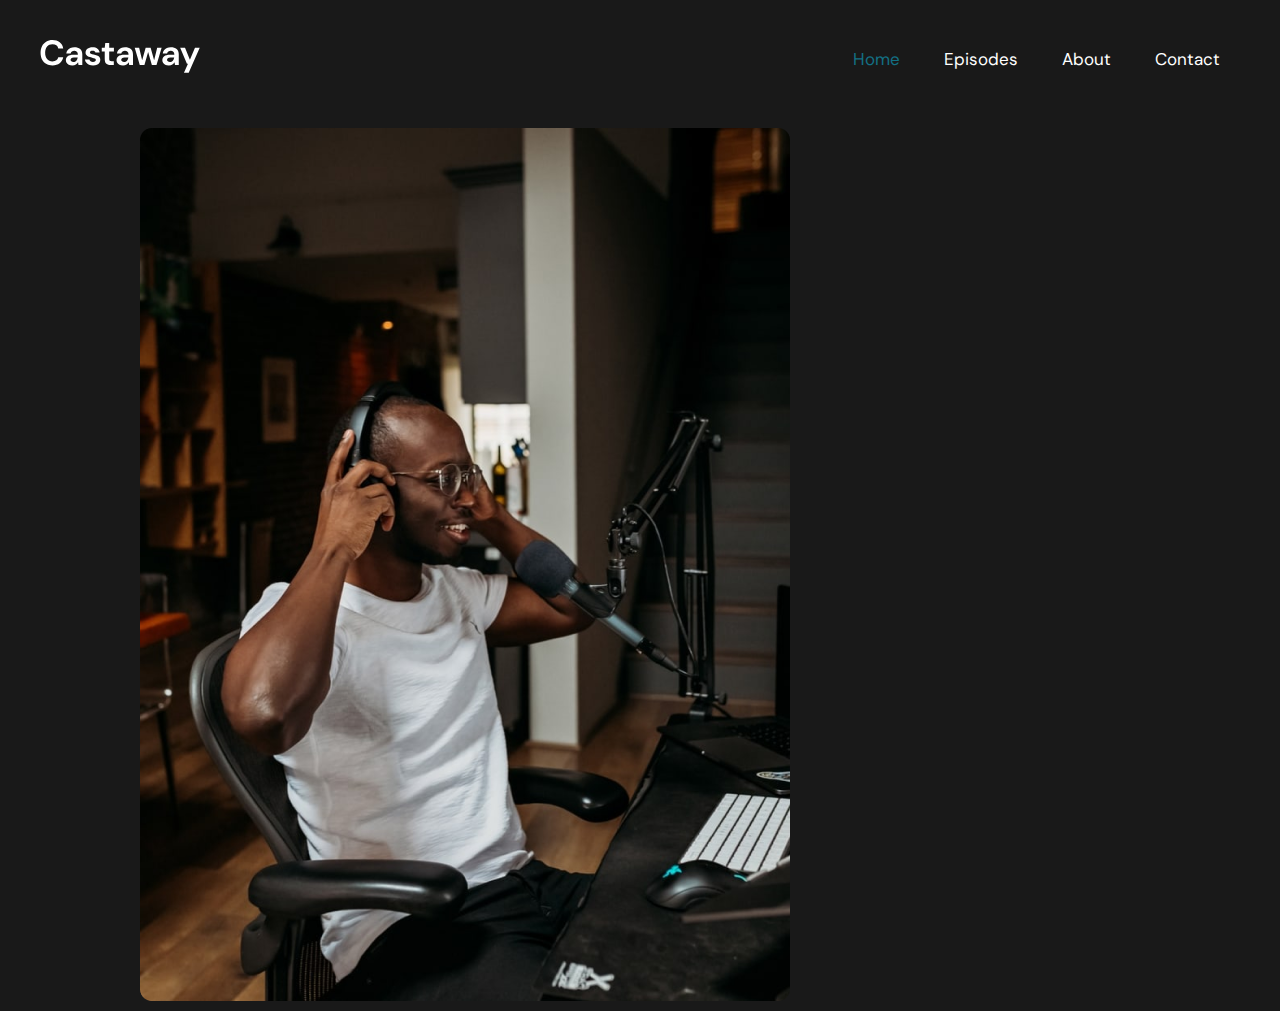
==== index.html @ 7db58e6b "refresh section body" ====
<!DOCTYPE html>
<html lang="en">
  <head>
    <meta charset="UTF-8" />
    <meta name="viewport" content="width=device-width, initial-scale=1.0" />
    <title>Document</title>

    <link rel="stylesheet" href="/styles/script.css" />
    <link rel="stylesheet" href="/styles/style.css" />

    <!-- fonts -->
    <link rel="preconnect" href="https://fonts.googleapis.com" />
    <link rel="preconnect" href="https://fonts.gstatic.com" crossorigin />
    <link
      href="https://fonts.googleapis.com/css2?family=DM+Sans:opsz@9..40&display=swap"
      rel="stylesheet"
    />
  </head>
  <body class="html-body">
    <div class="wrapper">
      <!-- section title -->
      <section class="header-body">
        <!-- header  -->
        <div class="header-body-title">
          <div class="header-title">
            <img src="svg/IMAGE.svg" alt="" />
          </div>
          <!-- nav list -->
          <div class="header-bar">
            <a class="buttons-btn" href="#">Home</a>
            <a href="#">Episodes</a>
            <a href="#">About</a>
            <a href="#">Contact</a>
          </div>
        </div>
      </section>
      <!-- section body page one -->
      <section class="container">
        <!-- pager row -->
        <div class="container-row">
          <div class="container-list">
            <!-- Background -->
            <div class="container-background">
              <img src="background/IMAGE.png" alt="" />
            </div>
            <div class="container-body">
              <!-- Title -->
            </div>
          </div>
        </div>
      </section>
    </div>
    <script src="javascript/script.js"></script>
  </body>
</html>
---- styles/style.css ----
* {
  font-family: "DM Sans", sans-serif;
}

/* section title bar */
.html-body {
  background: #191919;
  margin: 0 auto;
  padding: 0;
  max-width: 1330px;
}
.header-body-title {
  display: flex;
  align-items: center;
  justify-content: space-between;
  padding: 40px;
}

.header-title img {
  margin-right: 50px;
}

.header-bar {
}
.header-bar a {
  text-decoration: none;
  gap: 40px;
  padding: 20px;
  font-size: 17px;
  color: #fff;
}
a.buttons-btn {
  color: #137084;
}

/* section body pages one */
.container {
}

.container-row {
  color: #fff;
  padding: 10px;
}

.container-list {
  display: flex;
  align-items: center;
  justify-content: space-around;
  gap: 10vh;
}

.container-background {
  width: 650px;
  height: 873px;
  flex-shrink: 0;
}

.container-body {
  display: flex;
  flex-direction: column;
  position: relative;
  margin-bottom: 70px;
}
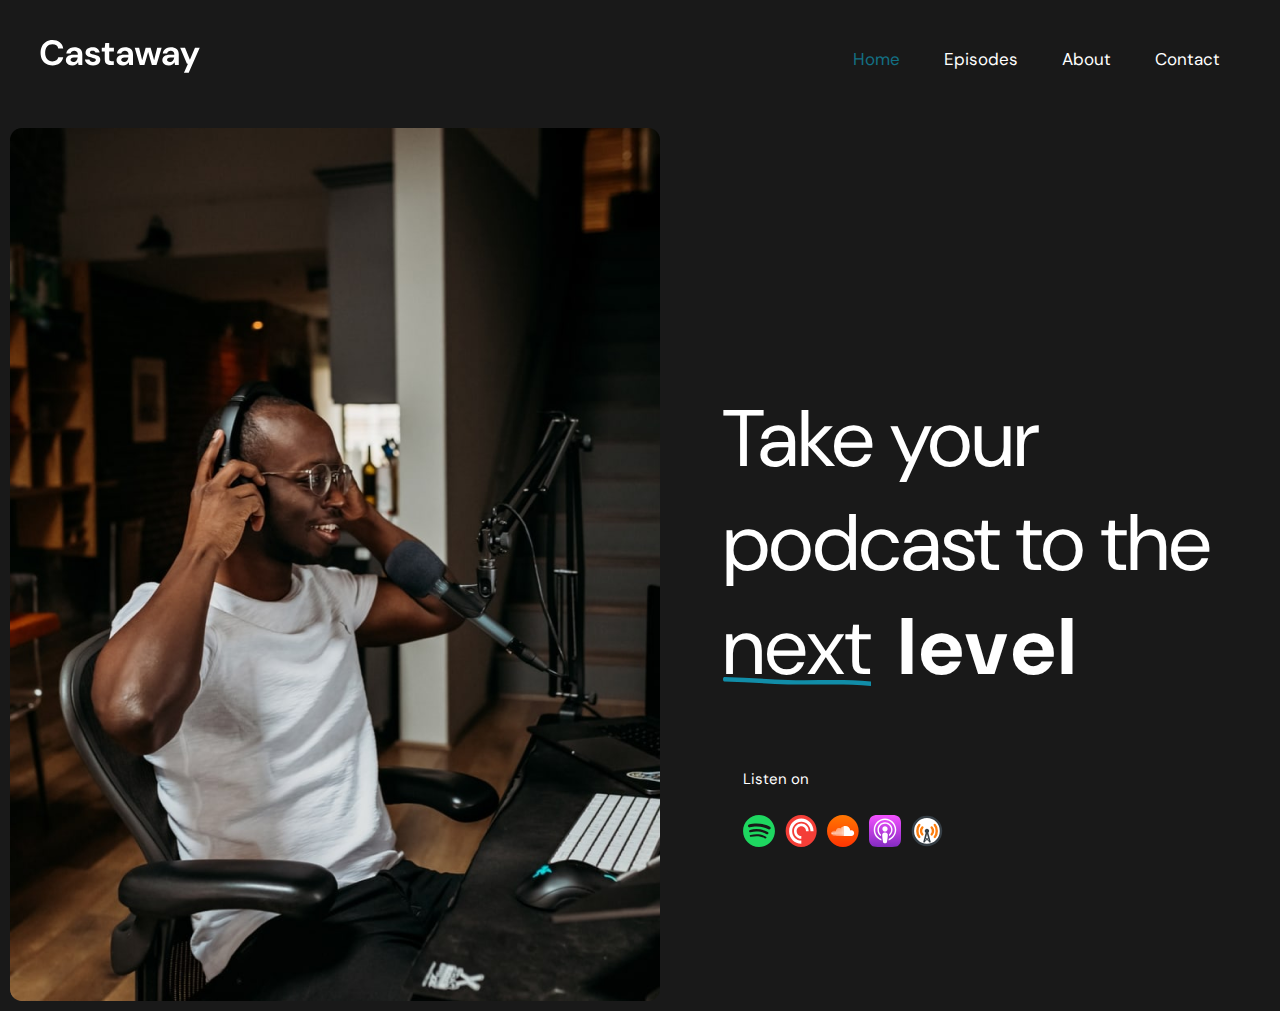
==== commit 39c4bd60: "end one block pages" ====
--- a/index.html
+++ b/index.html
@@ -45,6 +45,47 @@
             </div>
             <div class="container-body">
               <!-- Title -->
+              <div class="container-title">
+                Take your podcast to the
+                <span class="container-subtext">next</span
+                ><span class="container-sublittle">level</span>
+              </div>
+              <!-- subtitle -->
+              <div class="container-list-subtitle">
+                <div class="container-list-title">Listen on</div>
+                <div class="container-list-elements">
+                  <div class="container-elements-row">
+                    <ul class="container-element">
+                      <!-- elements  -->
+                      <li class="social-link">
+                        <a href="#" class="social-item--1">
+                          <img src="/svg/spotify.svg" alt="" />
+                        </a>
+                      </li>
+                      <li class="social-link">
+                        <a href="" class="social-item--2">
+                          <img src="/svg/redb.svg" alt="" />
+                        </a>
+                      </li>
+                      <li class="social-link">
+                        <a href="" class="social-item--3">
+                          <img src="/svg/soundcloud.svg" alt="" />
+                        </a>
+                      </li>
+                      <li class="social-link">
+                        <a href="" class="social-item--4">
+                          <img src="/svg/ont.svg" alt="" />
+                        </a>
+                      </li>
+                      <li class="social-link">
+                        <a href="" class="social-item--5">
+                          <img src="/svg/ont-black.svg" alt="" />
+                        </a>
+                      </li>
+                    </ul>
+                  </div>
+                </div>
+              </div>
             </div>
           </div>
         </div>
--- a/styles/style.css
+++ b/styles/style.css
@@ -46,7 +46,7 @@
   display: flex;
   align-items: center;
   justify-content: space-around;
-  gap: 10vh;
+  gap: 7vh;
 }
 
 .container-background {
@@ -59,5 +59,64 @@
   display: flex;
   flex-direction: column;
   position: relative;
-  margin-bottom: 70px;
+  margin-top: 16.3vh;
 }
+.container-title {
+  font-size: 80px;
+}
+.container-subtext {
+  background-image: url(/svg/imgs_five.svg);
+  background-repeat: no-repeat;
+}
+.container-sublittle {
+  margin-left: 3vh;
+  font-weight: bold;
+  letter-spacing: 3.2px;
+}
+.container-list-subtitle {
+  display: flex;
+  flex-direction: column;
+  gap: 10px;
+  padding: 20px;
+  margin-top: 50px;
+}
+
+.container-list-title {
+  font-size: 15px;
+  font-style: normal;
+  color: #fff;
+  padding: 10pox;
+}
+
+.container-list-elements {
+  display: flex;
+  align-items: center;
+}
+
+ul.container-element {
+  list-style-type: none;
+  display: flex;
+  margin-left: 0; /* Отступ слева в браузере IE и Opera */
+  padding-left: 0;
+}
+
+a.social-item--1 {
+  background-repeat: no-repeat;
+}
+a.social-item--2 {
+  background-repeat: no-repeat;
+}
+a.social-item--3 {
+  background-repeat: no-repeat;
+}
+a.social-item--4 {
+  background-repeat: no-repeat;
+}
+a.social-item--5 {
+  background-repeat: no-repeat;
+}
+.social-link {
+}
+.social-link img {
+  margin-right: 10px;
+}
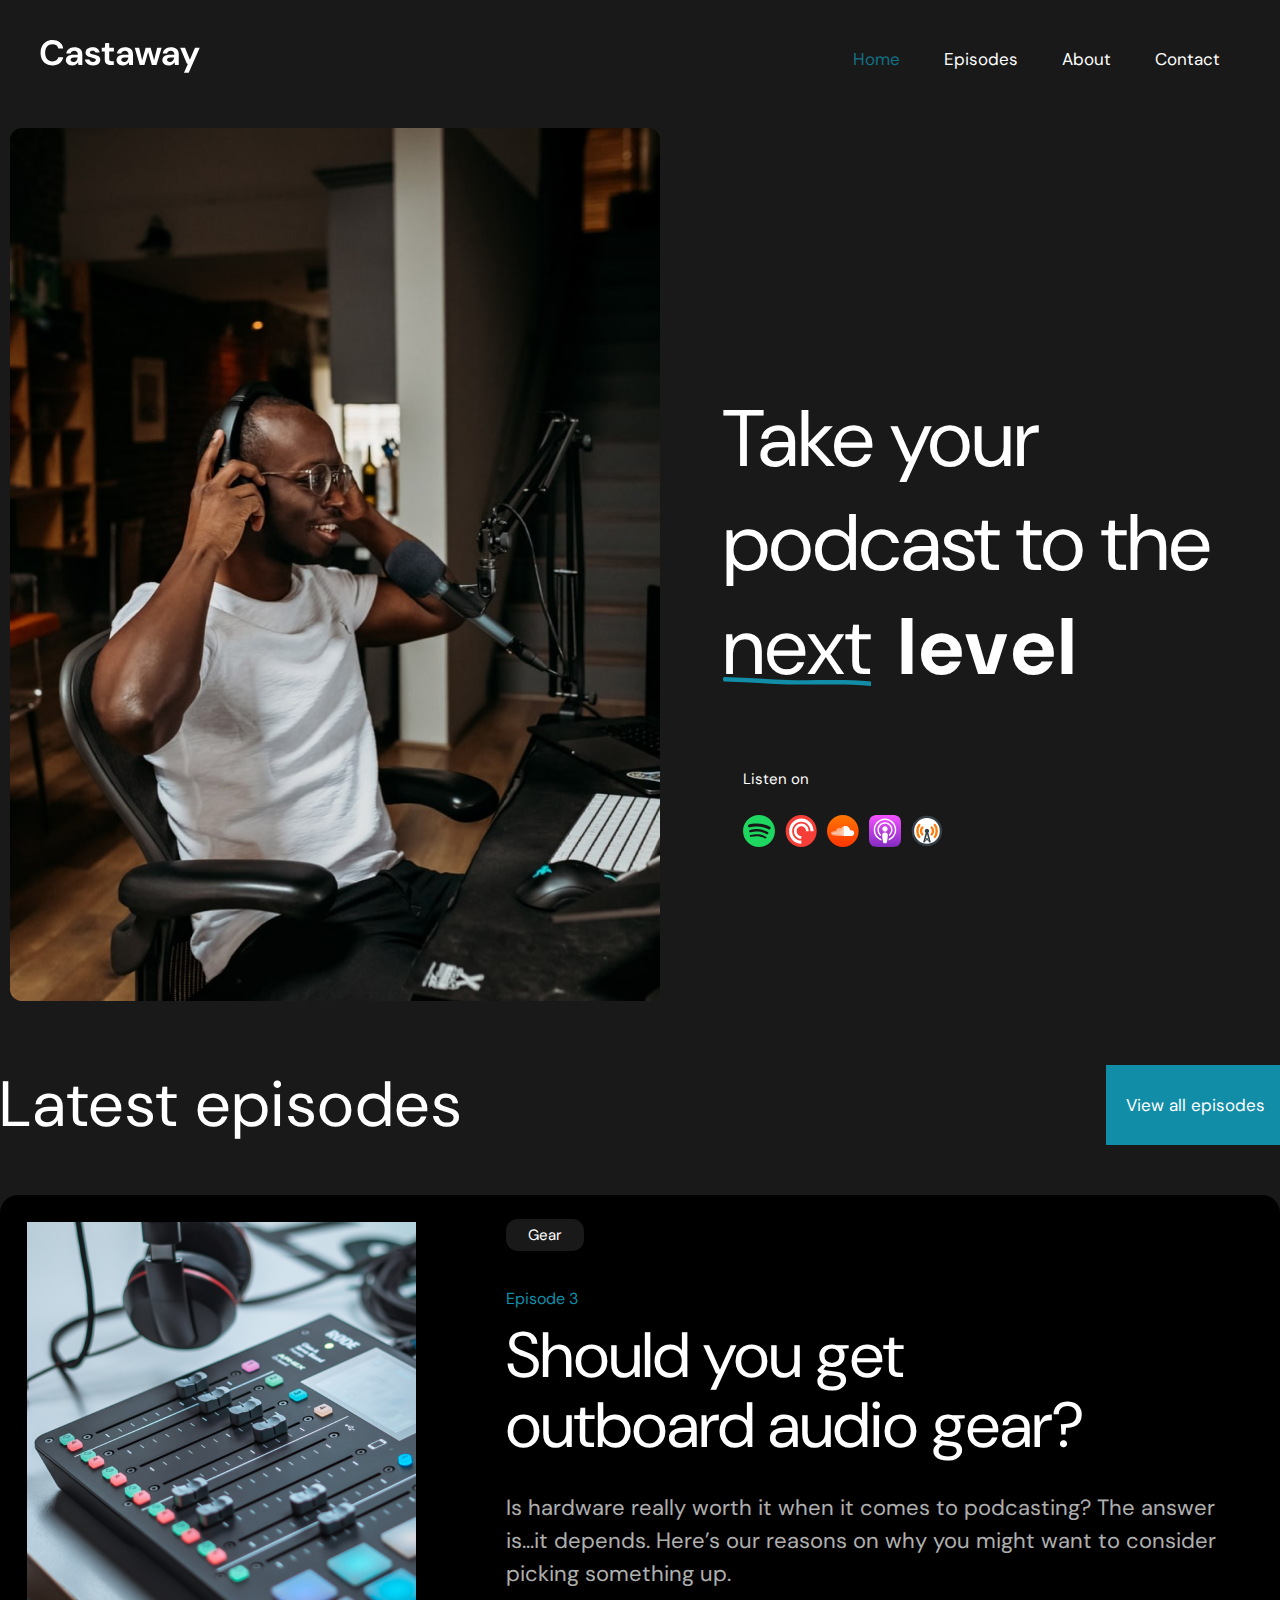
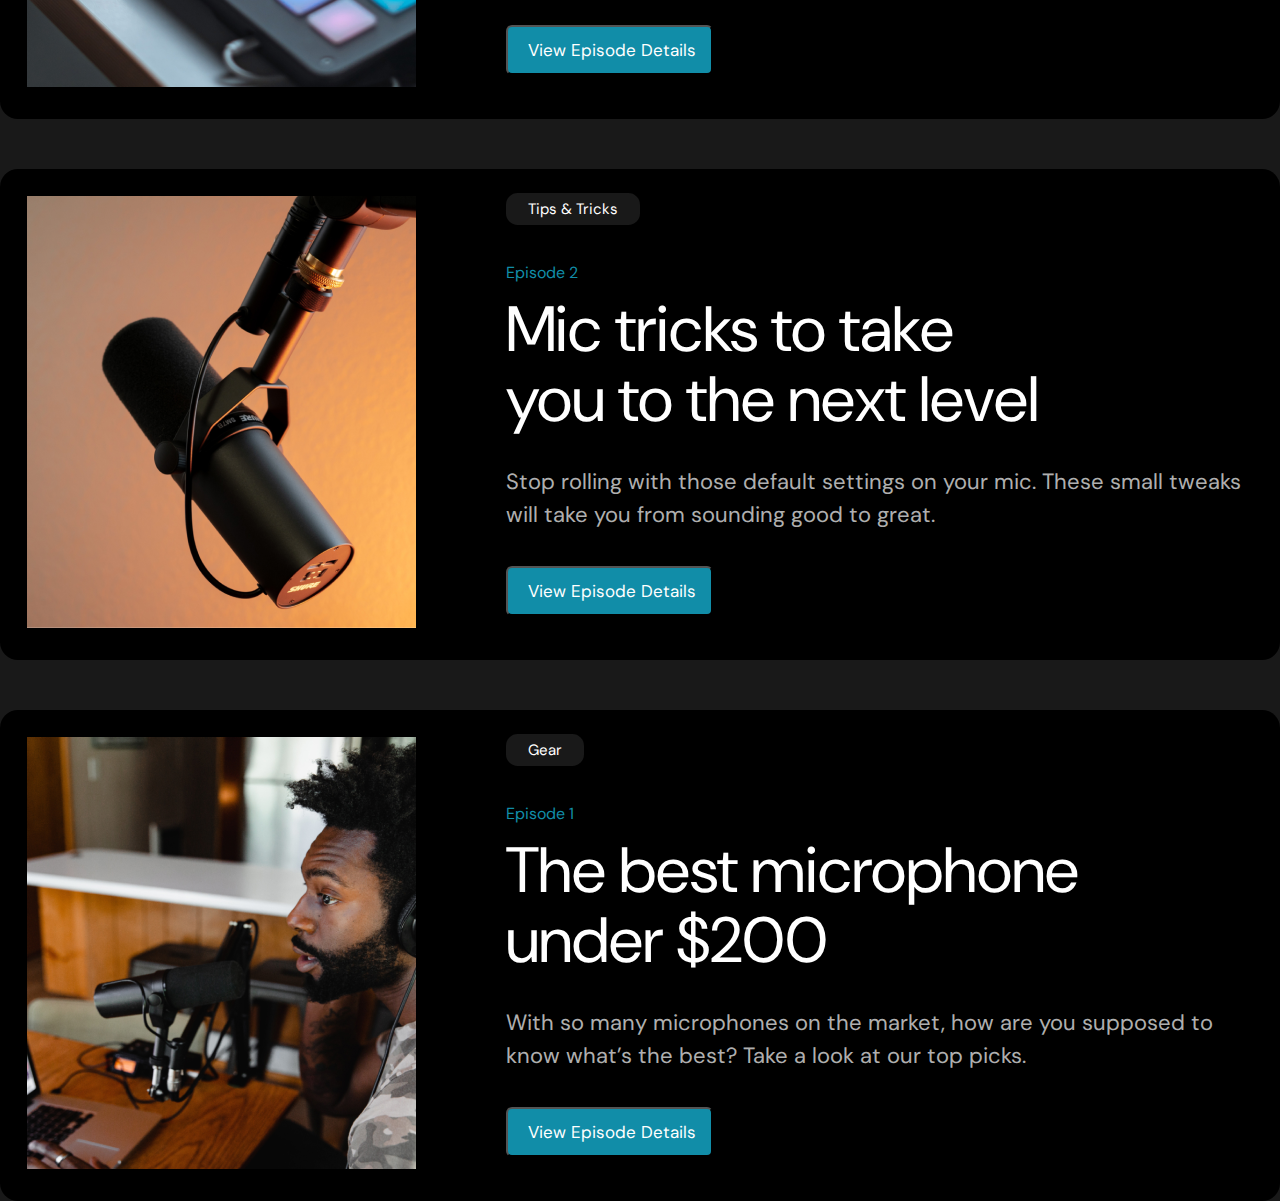
==== commit f50d0437: "end section three" ====
--- a/index.html
+++ b/index.html
@@ -4,10 +4,8 @@
     <meta charset="UTF-8" />
     <meta name="viewport" content="width=device-width, initial-scale=1.0" />
     <title>Document</title>
-
     <link rel="stylesheet" href="/styles/script.css" />
     <link rel="stylesheet" href="/styles/style.css" />
-
     <!-- fonts -->
     <link rel="preconnect" href="https://fonts.googleapis.com" />
     <link rel="preconnect" href="https://fonts.gstatic.com" crossorigin />
@@ -34,7 +32,7 @@
           </div>
         </div>
       </section>
-      <!-- section body page one -->
+      <!-- section body pages one -->
       <section class="container">
         <!-- pager row -->
         <div class="container-row">
@@ -90,6 +88,75 @@
           </div>
         </div>
       </section>
+      <!-- section body pages two -->
+      <section class="hero-container color">
+        <!-- title -->
+        <div class="hero-body-title-row">
+          <div class="hero-body-title">
+            <div class="hero-body-title-left">Latest episodes</div>
+            <div class="hero-body-subtitle">View all episodes</div>
+          </div>
+        </div>
+        <!-- example body pages two -->
+        <div class="hero-example">
+          <div class="hero-example-row">
+            <div class="hero-example-images">
+              <img src="/background/IMAGE (1).png" alt="" />
+            </div>
+          </div>
+          <div class="hero-example-title">
+            <a href="#" class="hero-example-btn color">Gear</a>
+            <div class="hero-example-text">Episode 3</div>
+            <div class="hero-example-title-subtitle">
+              Should you get <br />outboard audio gear?
+            </div>
+            <div class="hero-example-title-min-title">
+              Is hardware really worth it when it comes to podcasting? The
+              answer is...it depends. Here’s our reasons on why you might want
+              to consider picking something up.
+            </div>
+            <button class="hero-btn-button color">View Episode Details</button>
+          </div>
+        </div>
+        <div class="hero-example">
+          <div class="hero-example-row">
+            <div class="hero-example-images">
+              <img src="/background/IMAGE (3).png" alt="" />
+            </div>
+          </div>
+          <div class="hero-example-title">
+            <a href="#" class="hero-example-btn color">Tips & Tricks</a>
+            <div class="hero-example-text">Episode 2</div>
+            <div class="hero-example-title-subtitle">
+              Mic tricks to take <br />you to the next level
+            </div>
+            <div class="hero-example-title-min-title">
+              Stop rolling with those default settings on your mic. These small
+              tweaks will take you from sounding good to great.
+            </div>
+            <button class="hero-btn-button color">View Episode Details</button>
+          </div>
+        </div>
+        <div class="hero-example">
+          <div class="hero-example-row">
+            <div class="hero-example-images">
+              <img src="/background/IMAGE (2).png" alt="" />
+            </div>
+          </div>
+          <div class="hero-example-title">
+            <a href="#" class="hero-example-btn color">Gear</a>
+            <div class="hero-example-text">Episode 1</div>
+            <div class="hero-example-title-subtitle">
+              The best microphone <br />under $200
+            </div>
+            <div class="hero-example-title-min-title">
+              With so many microphones on the market, how are you supposed to
+              know what’s the best? Take a look at our top picks.
+            </div>
+            <button class="hero-btn-button color">View Episode Details</button>
+          </div>
+        </div>
+      </section>
     </div>
     <script src="javascript/script.js"></script>
   </body>
--- a/styles/style.css
+++ b/styles/style.css
@@ -1,5 +1,9 @@
 * {
   font-family: "DM Sans", sans-serif;
+}
+
+.color {
+  color: #fff;
 }
 
 /* section title bar */
@@ -85,7 +89,6 @@
   font-size: 15px;
   font-style: normal;
   color: #fff;
-  padding: 10pox;
 }
 
 .container-list-elements {
@@ -96,7 +99,7 @@
 ul.container-element {
   list-style-type: none;
   display: flex;
-  margin-left: 0; /* Отступ слева в браузере IE и Opera */
+  margin-left: 0;
   padding-left: 0;
 }
 
@@ -120,3 +123,105 @@
 .social-link img {
   margin-right: 10px;
 }
+
+/* section pages two 
+
+      PARENT section
+*/
+.hero-container {
+  color: #fff;
+  margin-top: 6vh;
+}
+/* --------------------------------------------- */
+
+.hero-body-title {
+  display: flex;
+  justify-content: space-between;
+}
+
+.hero-body-title-left {
+  font-size: 64px;
+  line-height: 80px;
+  letter-spacing: 2.8px;
+}
+
+.hero-body-subtitle {
+  display: flex;
+  align-items: center;
+  background: #118da8;
+
+  padding: 6px 15px 6px 20px;
+  font-size: 17px;
+  line-height: 27px;
+  font-weight: 400;
+}
+/* /*/
+.hero-example {
+  display: flex;
+  gap: 10vh;
+  padding: 3vh;
+  margin-top: 50px;
+  background-color: #000000;
+  border-radius: 2vh;
+  -webkit-border-radius: 2vh;
+  -moz-border-radius: 2vh;
+  -ms-border-radius: 2vh;
+  -o-border-radius: 2vh;
+}
+
+.hero-example-row {
+}
+
+.hero-example-images {
+}
+
+.hero-example-title {
+}
+
+.hero-example-btn {
+  text-decoration: none;
+  font-size: 15px;
+  padding: 6px 22px;
+  background-color: #191919;
+  border-radius: 1.3vh;
+  -webkit-border-radius: 1.3vh;
+  -moz-border-radius: 1.3vh;
+  -ms-border-radius: 1.3vh;
+  -o-border-radius: 1.3vh;
+  font-style: normal;
+  font-weight: 400;
+  line-height: 27px;
+}
+
+.hero-example-text {
+  color: #118da8;
+  margin-top: 4vh;
+  margin-bottom: 1vh;
+  line-height: 27px;
+}
+
+.hero-example-title-subtitle {
+  font-size: 64px;
+  line-height: 70px;
+  font-weight: 400;
+}
+
+.hero-example-title-min-title {
+  color: rgba(255, 255, 255, 0.7);
+  line-height: 33px;
+  font-size: 22px;
+  font-weight: 400;
+  margin-top: 30px;
+}
+
+.hero-btn-button {
+  margin-top: 35px;
+  background-color: #118da8;
+  padding: 12px 15px 12px 20px;
+  border-radius: 6px;
+  -webkit-border-radius: 6px;
+  -moz-border-radius: 6px;
+  -ms-border-radius: 6px;
+  -o-border-radius: 6px;
+  font-size: 17px;
+}
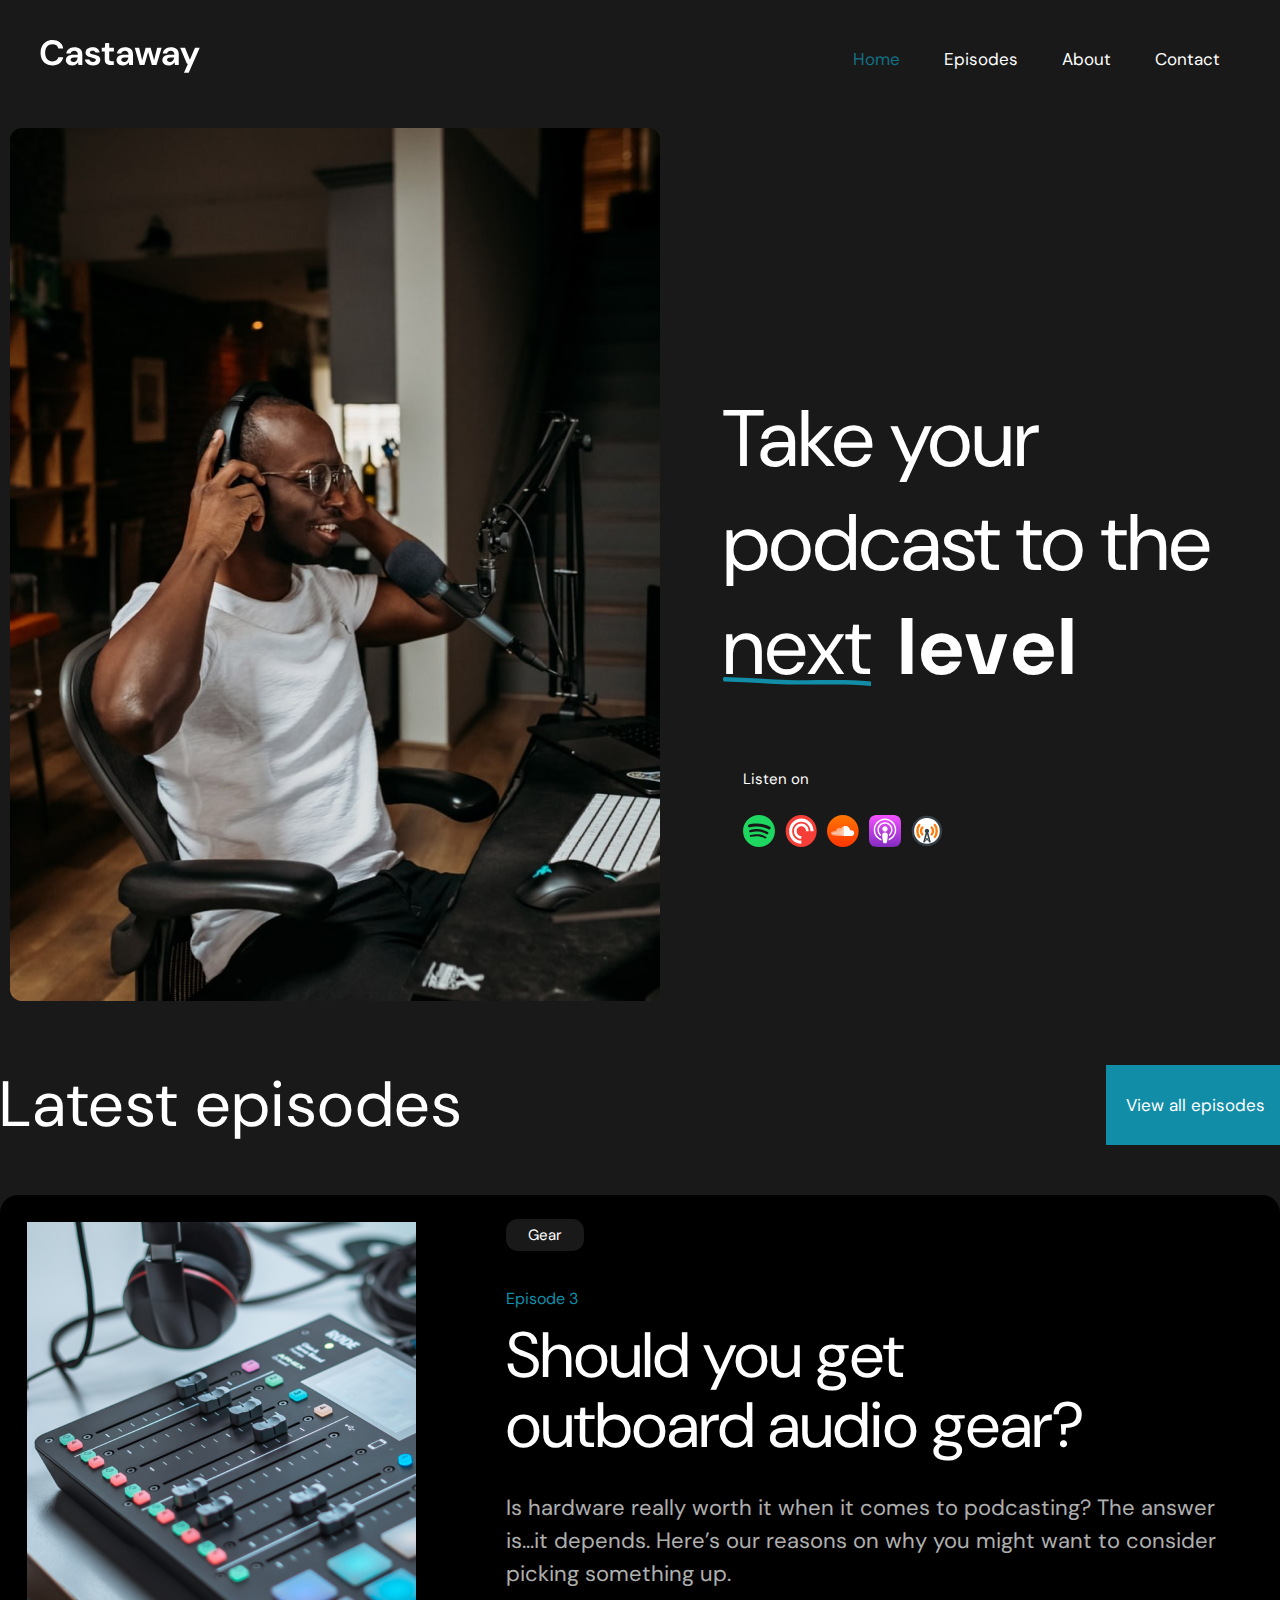
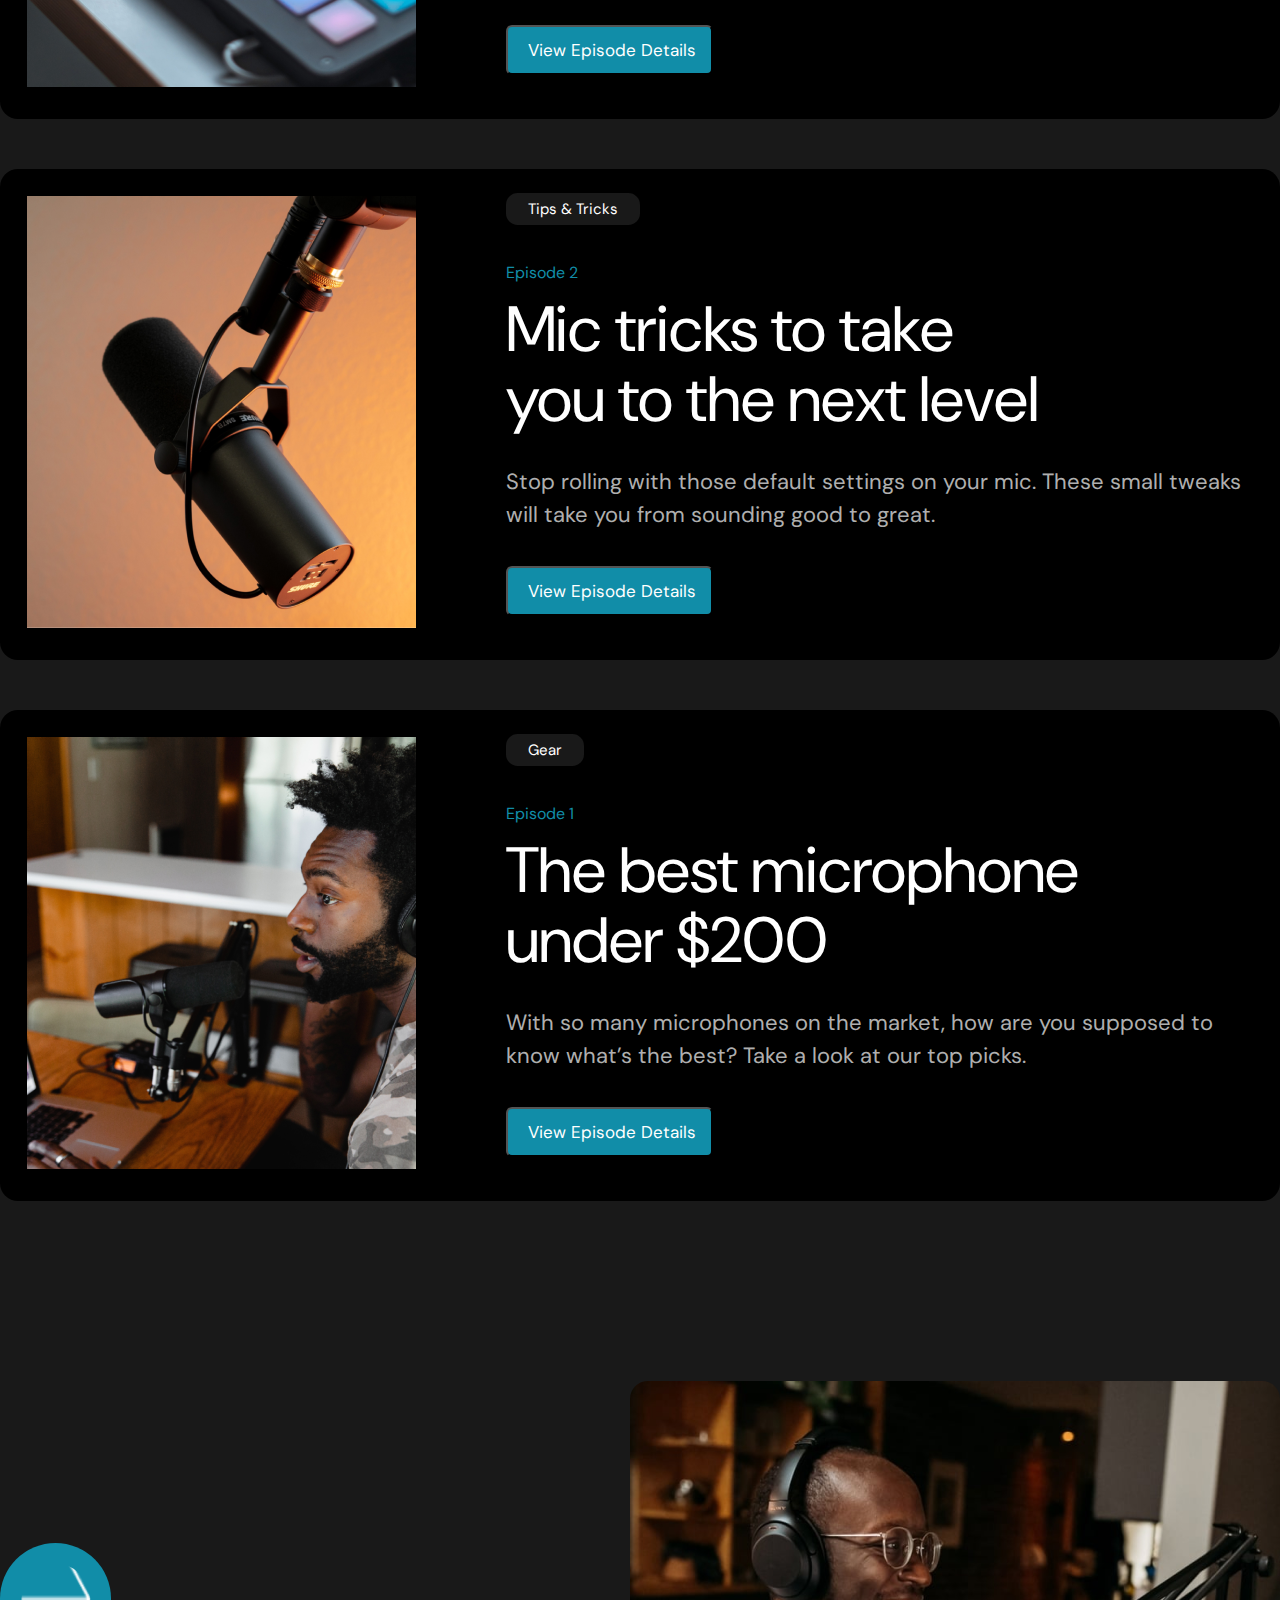
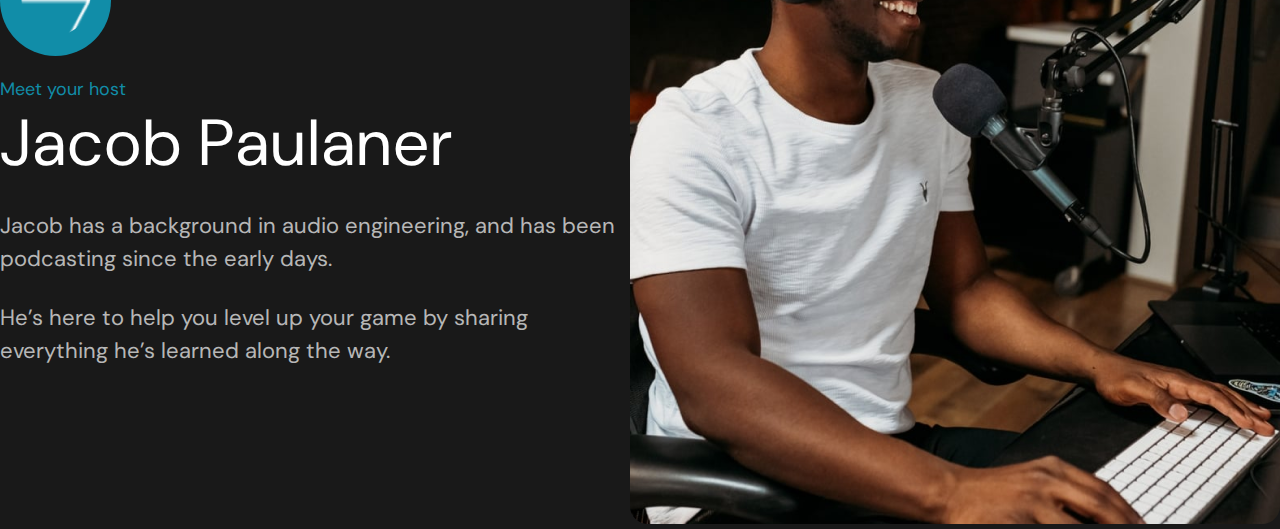
==== commit e2dc0cbc: "pages four end" ====
--- a/index.html
+++ b/index.html
@@ -157,6 +157,30 @@
           </div>
         </div>
       </section>
+      <!-- section body pages three  -->
+      <section class="example-body">
+        <div class="example-body-row color">
+          <div class="example-body-wrapper">
+            <div class="example-body-title">
+              <div class="example-body-title-images"></div>
+              <img class="example-img" src="/background/img4.png" alt="" />
+            </div>
+            <div class="example-body-subtitle">Meet your host</div>
+            <div class="example-body-bigtitle">Jacob Paulaner</div>
+            <div class="example-body-text">
+              Jacob has a background in audio engineering, and has been
+              podcasting since the early days.
+            </div>
+            <div class="example-body-subtext">
+              He’s here to help you level up your game by sharing<br />
+              everything he’s learned along the way.
+            </div>
+          </div>
+          <div class="example-body-images">
+            <img src="/background/IMAGE (5).png" alt="" />
+          </div>
+        </div>
+      </section>
     </div>
     <script src="javascript/script.js"></script>
   </body>
--- a/styles/style.css
+++ b/styles/style.css
@@ -24,8 +24,6 @@
   margin-right: 50px;
 }
 
-.header-bar {
-}
 .header-bar a {
   text-decoration: none;
   gap: 40px;
@@ -118,8 +116,7 @@
 a.social-item--5 {
   background-repeat: no-repeat;
 }
-.social-link {
-}
+
 .social-link img {
   margin-right: 10px;
 }
@@ -167,15 +164,6 @@
   -moz-border-radius: 2vh;
   -ms-border-radius: 2vh;
   -o-border-radius: 2vh;
-}
-
-.hero-example-row {
-}
-
-.hero-example-images {
-}
-
-.hero-example-title {
 }
 
 .hero-example-btn {
@@ -225,3 +213,62 @@
   -o-border-radius: 6px;
   font-size: 17px;
 }
+
+/* --------------------------------------------- */
+/* --------------------------------------------- */
+/* --------------------------------------------- */
+.example-body {
+  margin-top: 20vh;
+}
+.example-body-row {
+  display: flex;
+  align-items: center;
+}
+
+.example-img {
+  width: 70px;
+  height: 71px;
+
+  background-color: #118da8;
+  padding: 2.3vh;
+  border-radius: 400px;
+  -webkit-border-radius: 400px;
+  -moz-border-radius: 400px;
+  -ms-border-radius: 400px;
+  -o-border-radius: 400px;
+}
+
+.example-body-subtitle {
+  color: #118da8;
+  font-size: 18px;
+  line-height: 27px;
+  margin-top: 15px;
+}
+
+.example-body-bigtitle {
+  font-size: 65px;
+  line-height: 80px;
+  letter-spacing: 2.9px;
+}
+
+.example-body-text {
+  color: rgba(255, 255, 255, 0.7);
+  font-size: 22px;
+  line-height: 33px;
+  margin-top: 26px;
+}
+
+.example-body-subtext {
+  color: rgba(255, 255, 255, 0.7);
+  font-size: 22px;
+  line-height: 33px;
+  margin-top: 26px;
+}
+
+.example-body-images img {
+  border-radius: 2vh;
+  -webkit-border-radius: 2vh;
+  -moz-border-radius: 2vh;
+  -ms-border-radius: 2vh;
+  -o-border-radius: 2vh;
+}
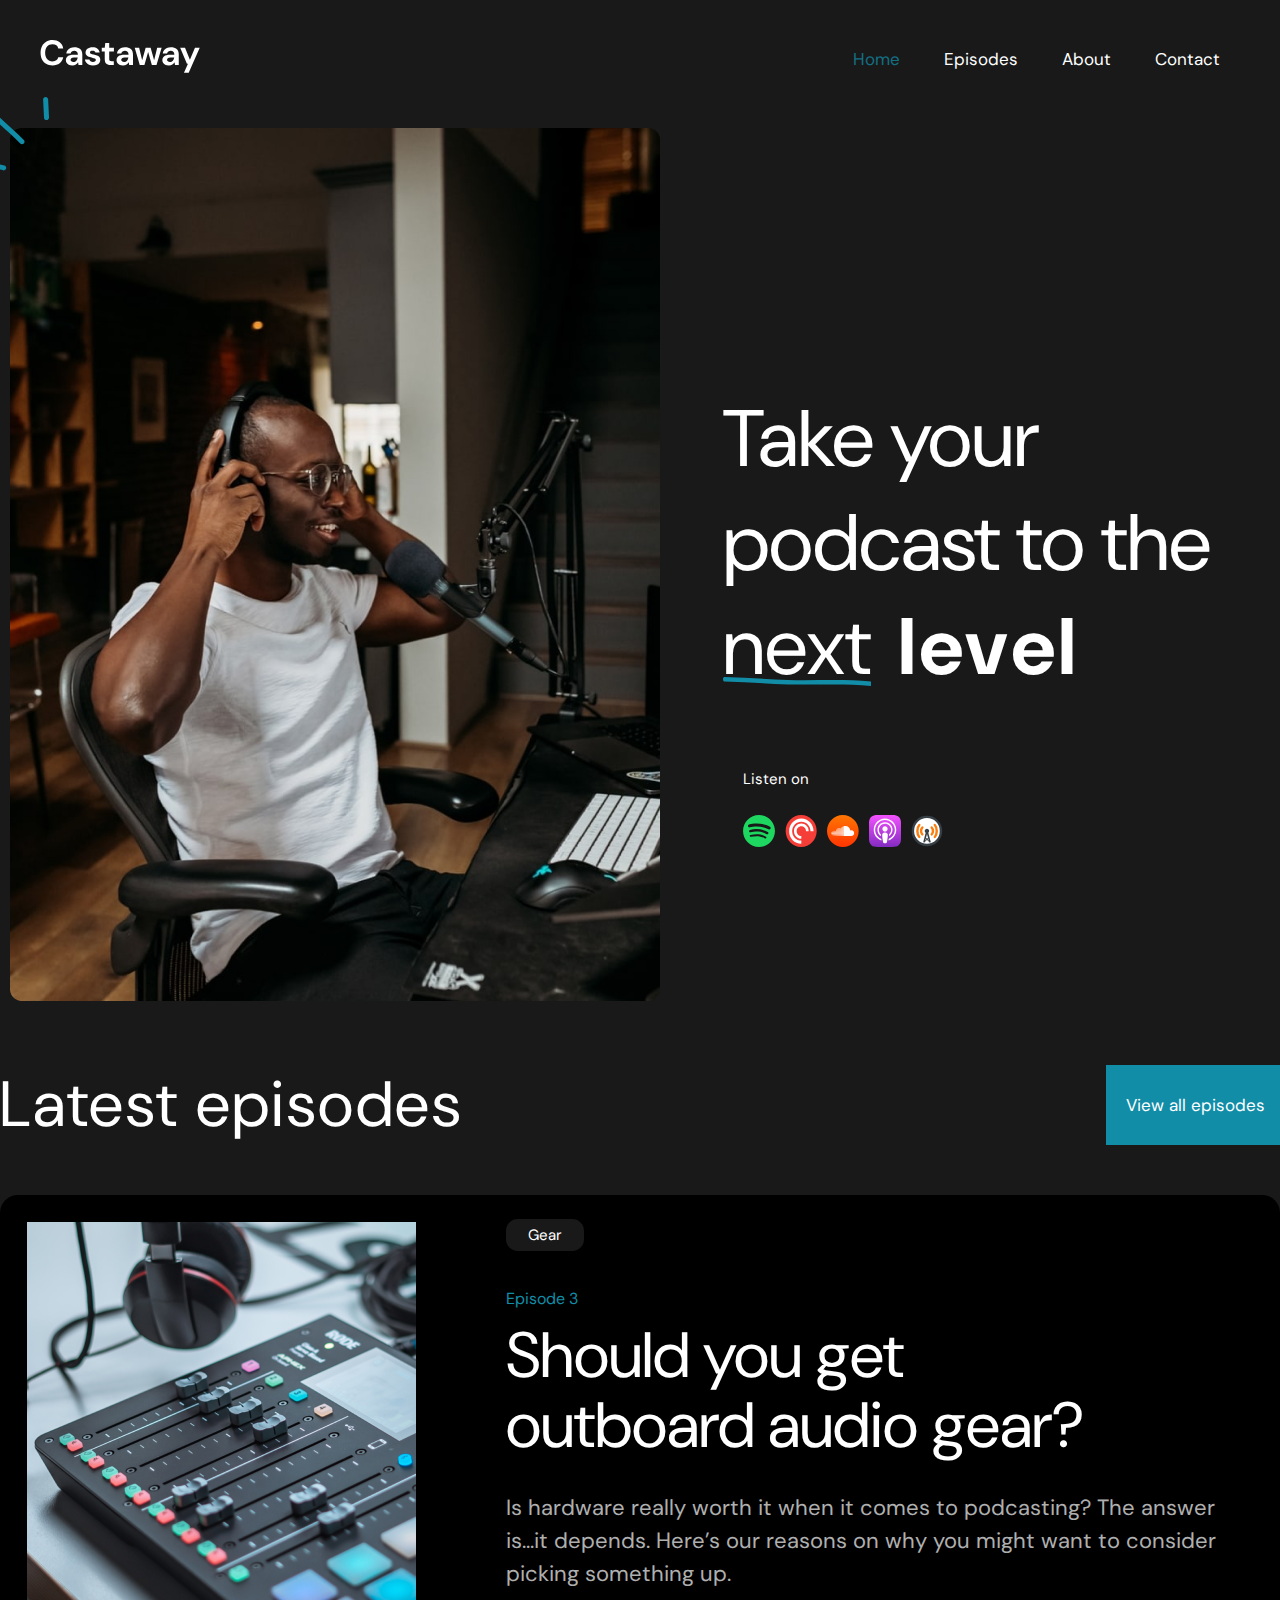
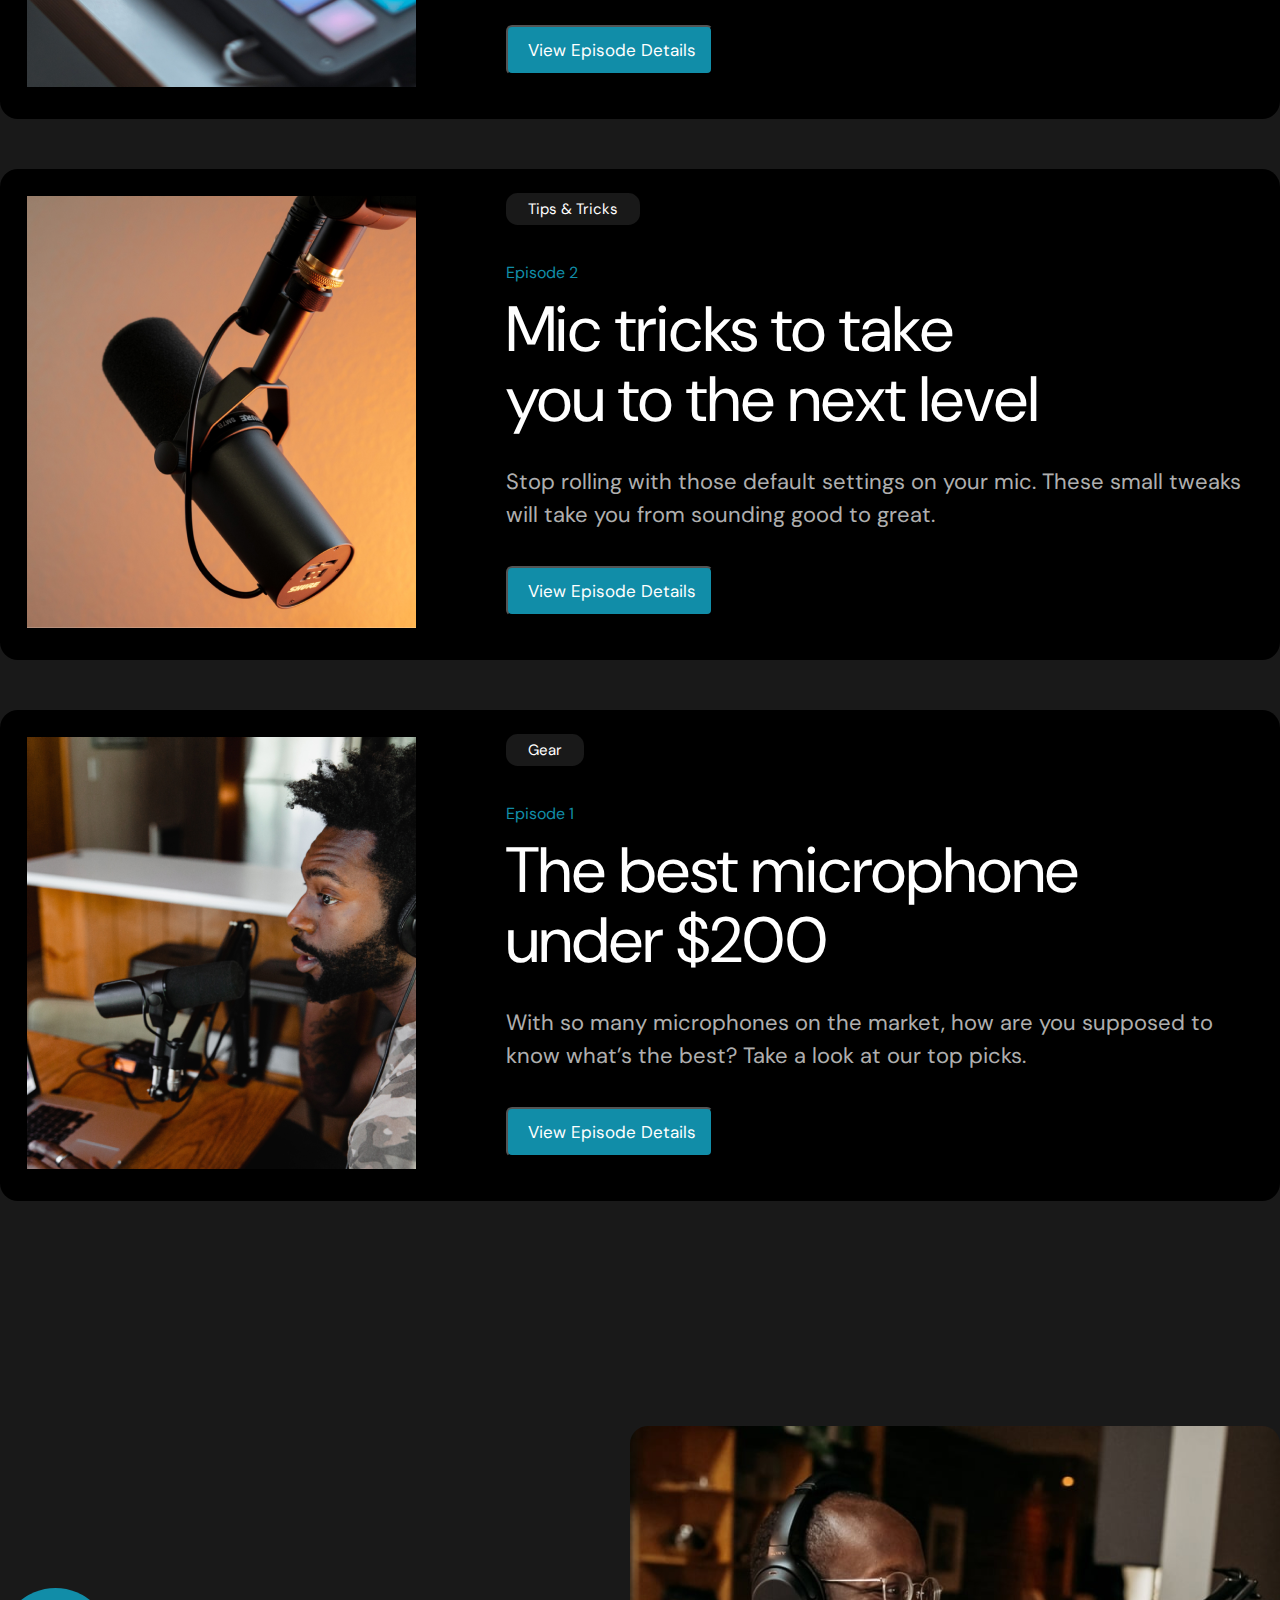
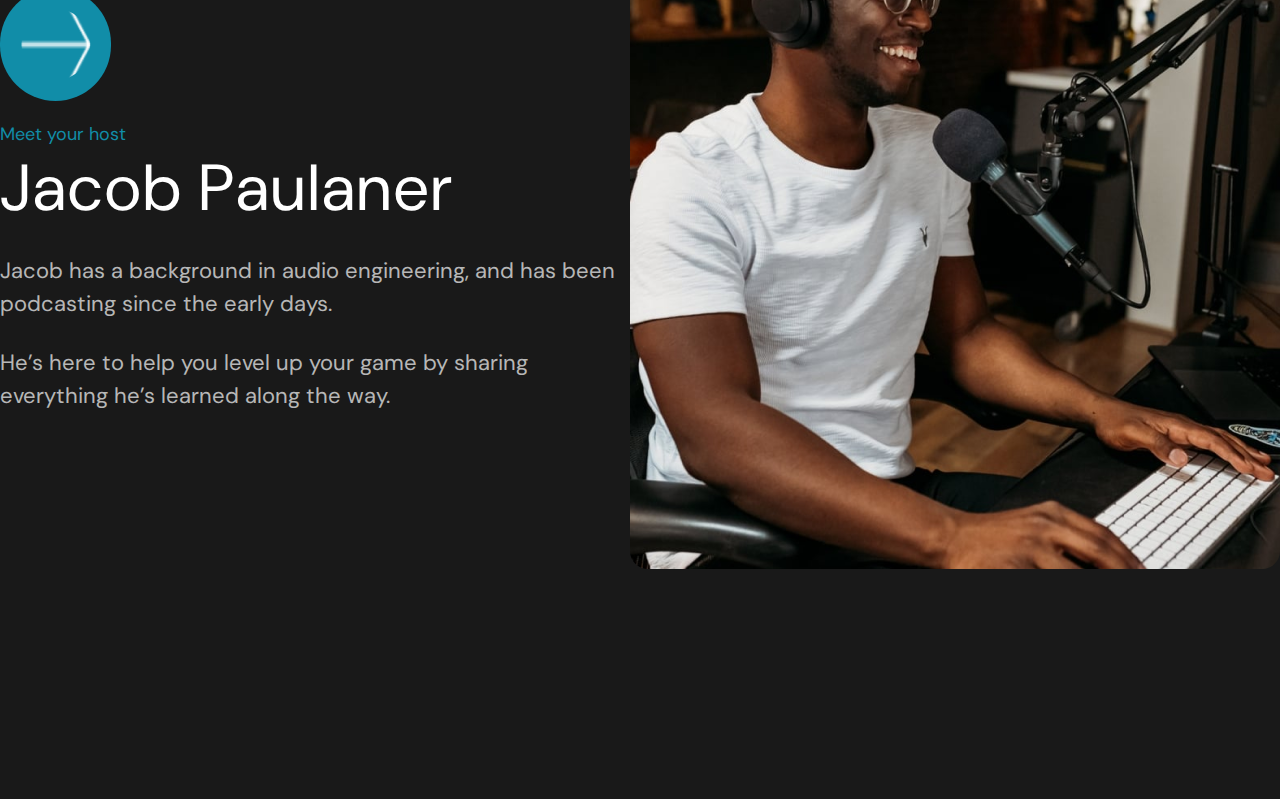
==== commit 1cba145e: "fixing objects" ====
--- a/index.html
+++ b/index.html
@@ -39,6 +39,7 @@
           <div class="container-list">
             <!-- Background -->
             <div class="container-background">
+              <img class="container-star-img" src="svg/sstr.svg" alt="" />
               <img src="background/IMAGE.png" alt="" />
             </div>
             <div class="container-body">
--- a/styles/style.css
+++ b/styles/style.css
@@ -55,8 +55,14 @@
   width: 650px;
   height: 873px;
   flex-shrink: 0;
-}
-
+  position: relative;
+}
+.container-star-img {
+  position: absolute;
+  top: -31px;
+  left: -28px;
+  z-index: 1;
+}
 .container-body {
   display: flex;
   flex-direction: column;
@@ -218,7 +224,7 @@
 /* --------------------------------------------- */
 /* --------------------------------------------- */
 .example-body {
-  margin-top: 20vh;
+  margin: 25vh auto;
 }
 .example-body-row {
   display: flex;
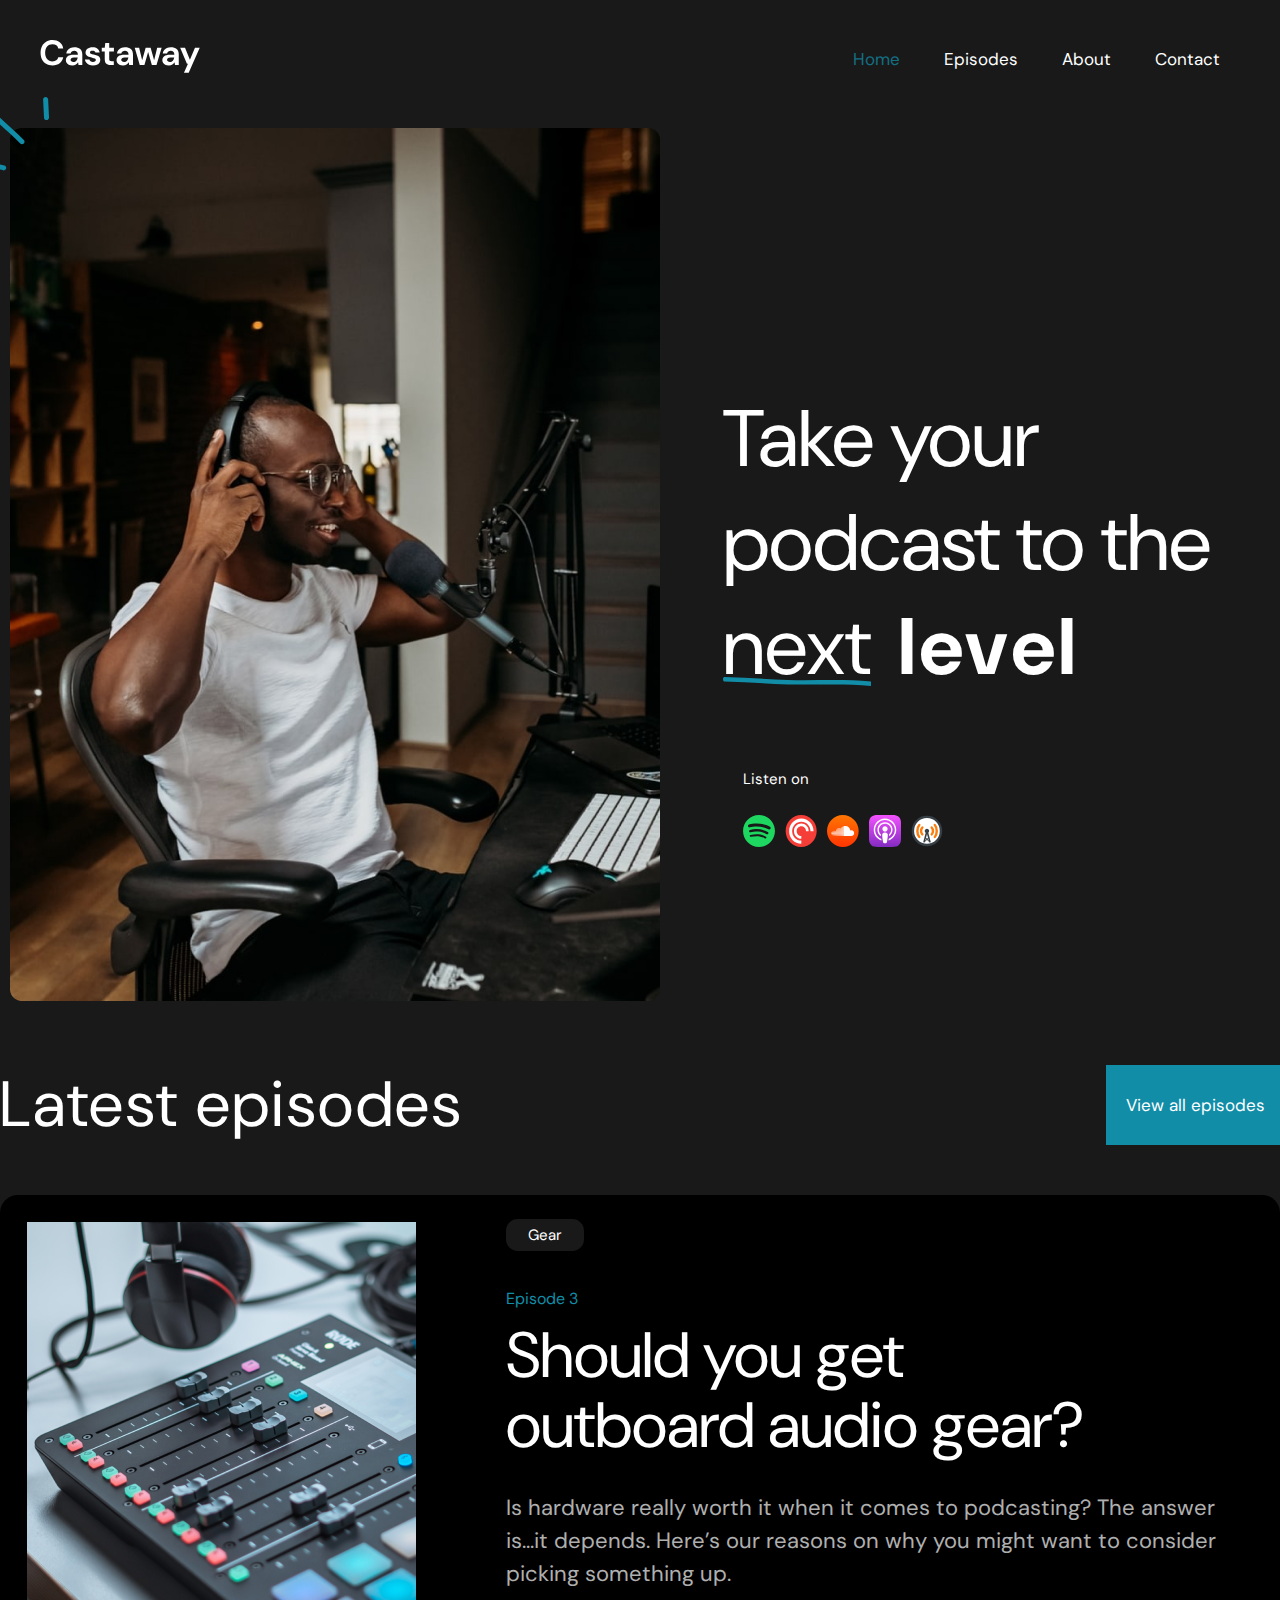
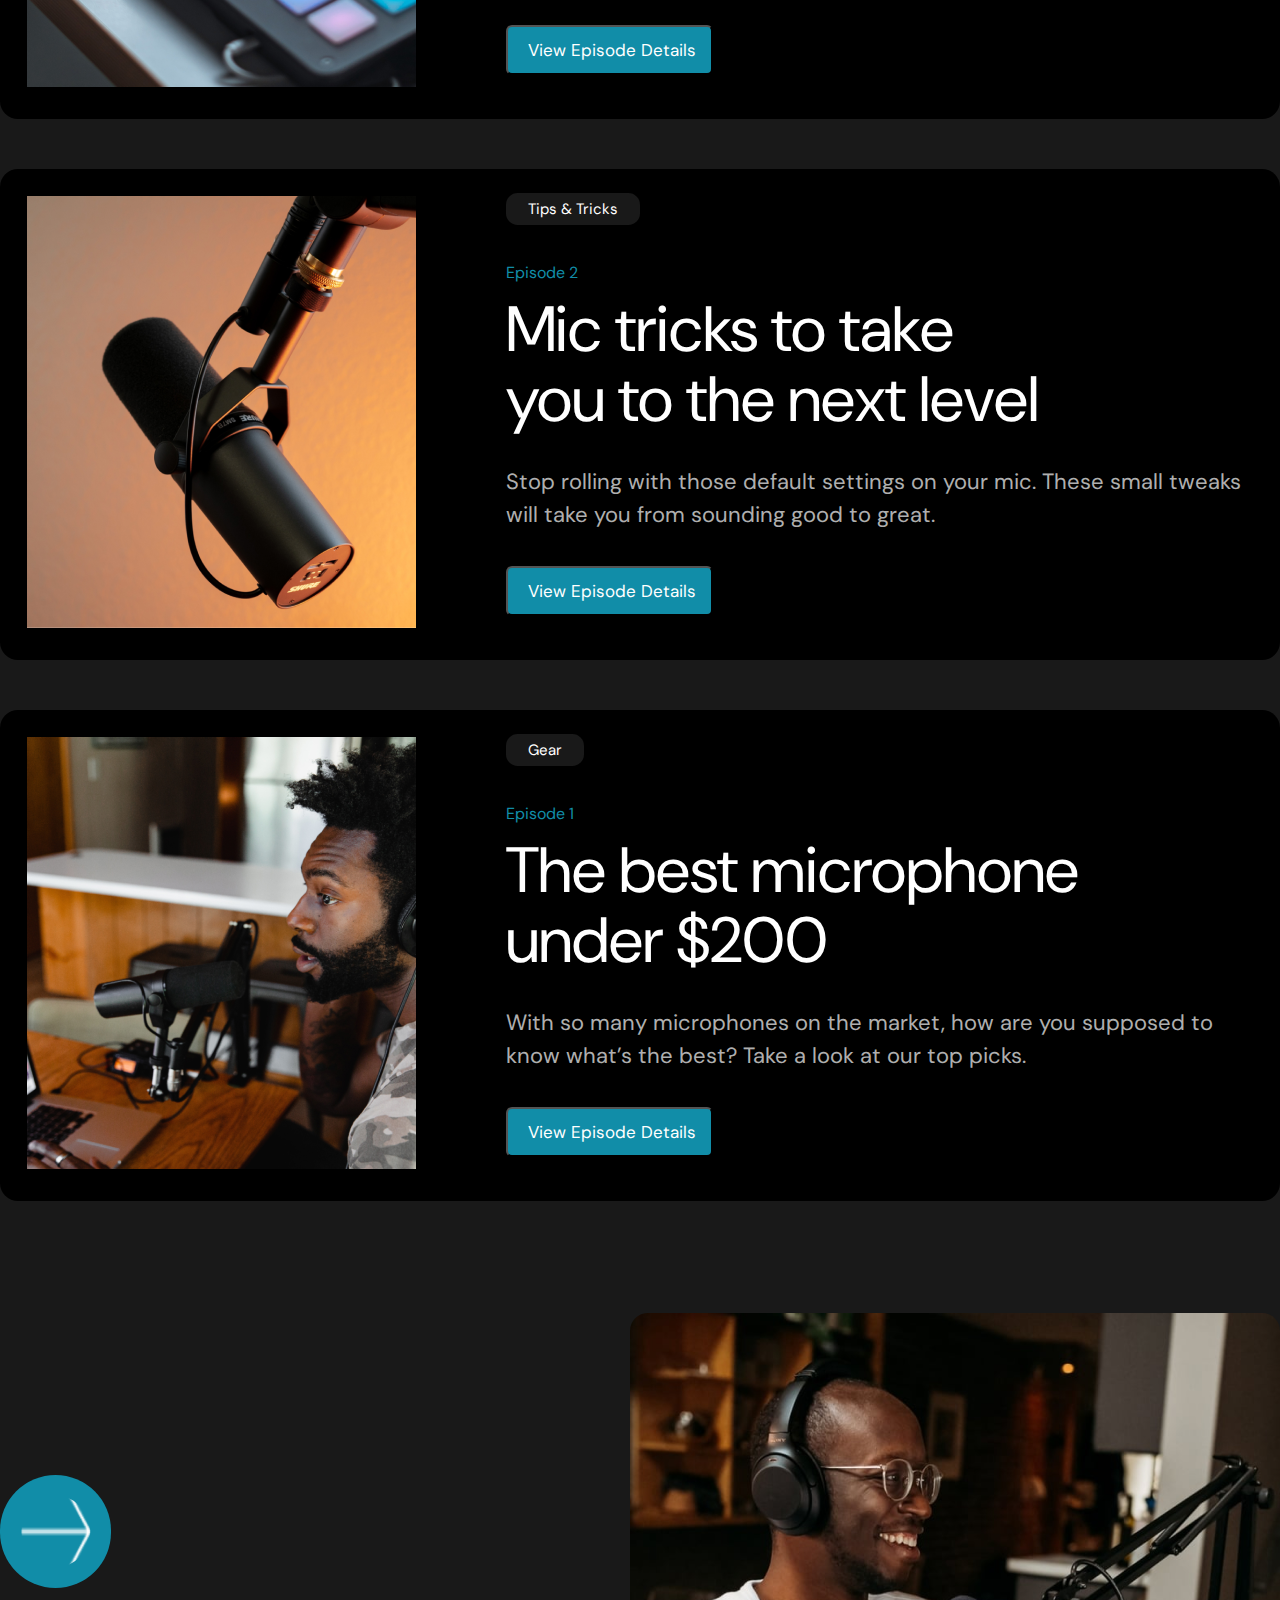
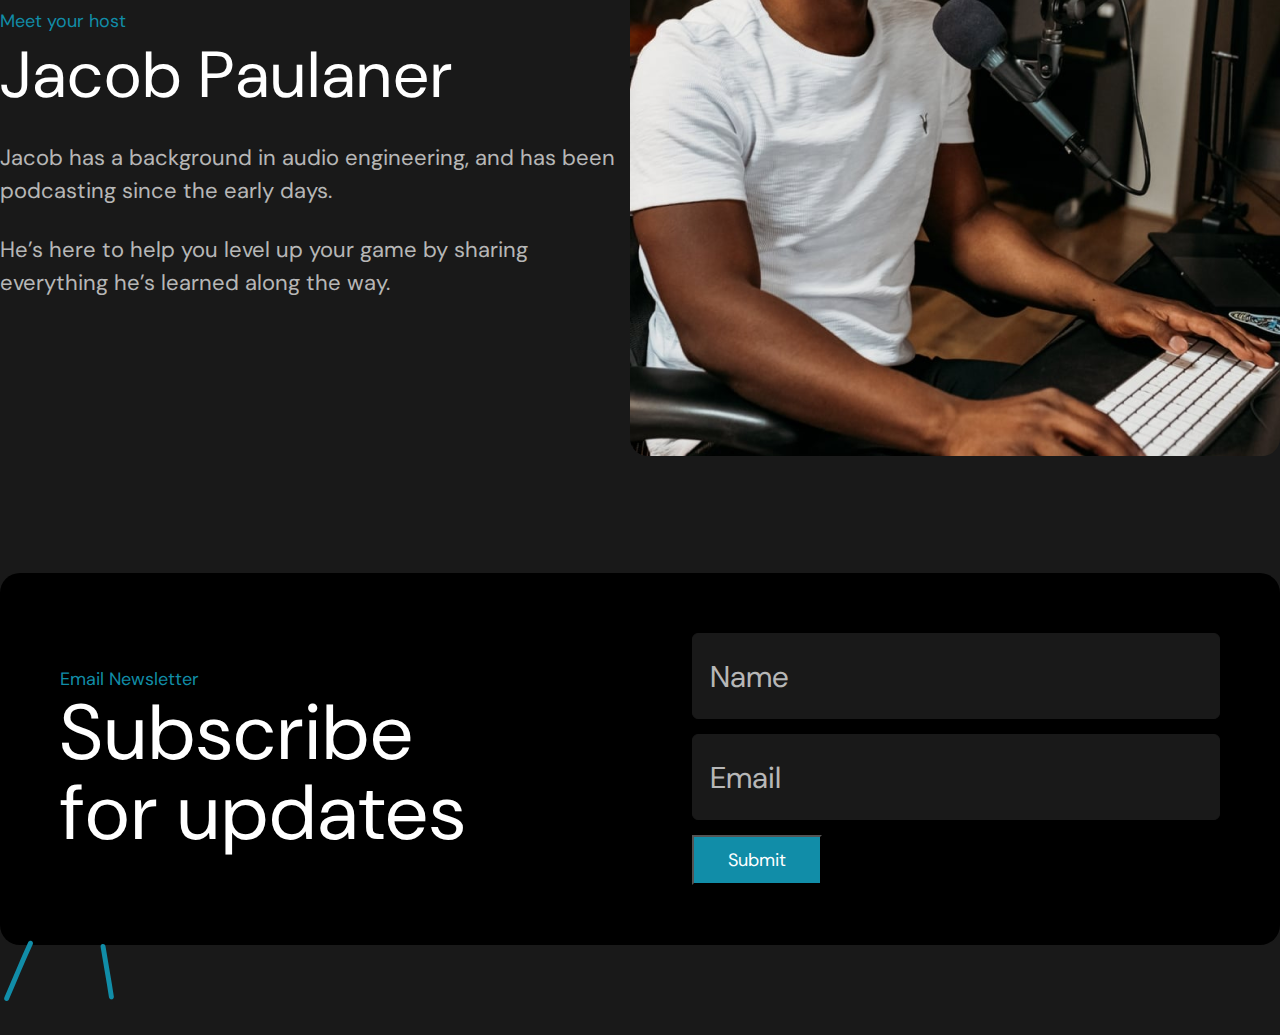
==== commit c386cca8: "section pages four" ====
--- a/index.html
+++ b/index.html
@@ -182,6 +182,28 @@
           </div>
         </div>
       </section>
+      <!-- section body pages four -->
+      <section class="section-temp color">
+        <div class="section-temp-row">
+          <!-- title -->
+          <div class="section-temp-title">
+            <div class="section-temp-text-title">Email Newsletter</div>
+            <div class="section-temp-text-mtitle">
+              Subscribe <br />
+              for updates
+            </div>
+            <div class="section-images-background">
+              <img src="svg/down-sstr.svg" alt="" />
+            </div>
+          </div>
+          <!-- input button -->
+          <div class="section-temp-subtitle">
+            <input class="section-input-int btn" placeholder="Name" />
+            <input class="section-input-int btn" placeholder="Email" />
+            <button class="section-button-btn">Submit</button>
+          </div>
+        </div>
+      </section>
     </div>
     <script src="javascript/script.js"></script>
   </body>
--- a/styles/style.css
+++ b/styles/style.css
@@ -224,7 +224,7 @@
 /* --------------------------------------------- */
 /* --------------------------------------------- */
 .example-body {
-  margin: 25vh auto;
+  margin: 7rem auto;
 }
 .example-body-row {
   display: flex;
@@ -278,3 +278,72 @@
   -ms-border-radius: 2vh;
   -o-border-radius: 2vh;
 }
+/* --------------------------------- */
+.section-temp {
+  background-color: #000;
+  border-radius: 20px;
+  -webkit-border-radius: 20px;
+  -moz-border-radius: 20px;
+  -ms-border-radius: 20px;
+  -o-border-radius: 20px;
+  padding: 3.75rem;
+  margin: 10vh auto;
+}
+
+.section-temp-row {
+  display: flex;
+  justify-content: space-between;
+  align-items: center;
+}
+
+.section-temp-title {
+  position: relative;
+}
+.section-images-background {
+  position: absolute;
+  bottom: -154px;
+  left: -93px;
+}
+.section-temp-text-title {
+  color: #118da8;
+  font-size: 18px;
+  line-height: 27px;
+}
+
+.section-temp-text-mtitle {
+  letter-spacing: 3px;
+  font-size: 78px;
+  line-height: 80px;
+}
+
+.section-temp-subtitle {
+  display: flex;
+  flex-direction: column;
+  gap: 15px;
+}
+
+.section-input-int {
+  width: 522px;
+  height: 82px;
+  background: #191919;
+  font-size: 30px;
+  color: white;
+  border: 1px solid #191919;
+  border-radius: 6px;
+  -webkit-border-radius: 6px;
+  -moz-border-radius: 6px;
+  -ms-border-radius: 6px;
+  -o-border-radius: 6px;
+}
+::placeholder {
+  font-size: 30px;
+  color: rgba(255, 255, 255, 0.7);
+  padding: 15px;
+}
+.section-button-btn {
+  width: 130px;
+  height: 50px;
+  background-color: #118da8;
+  color: white;
+  font-size: 18px;
+}
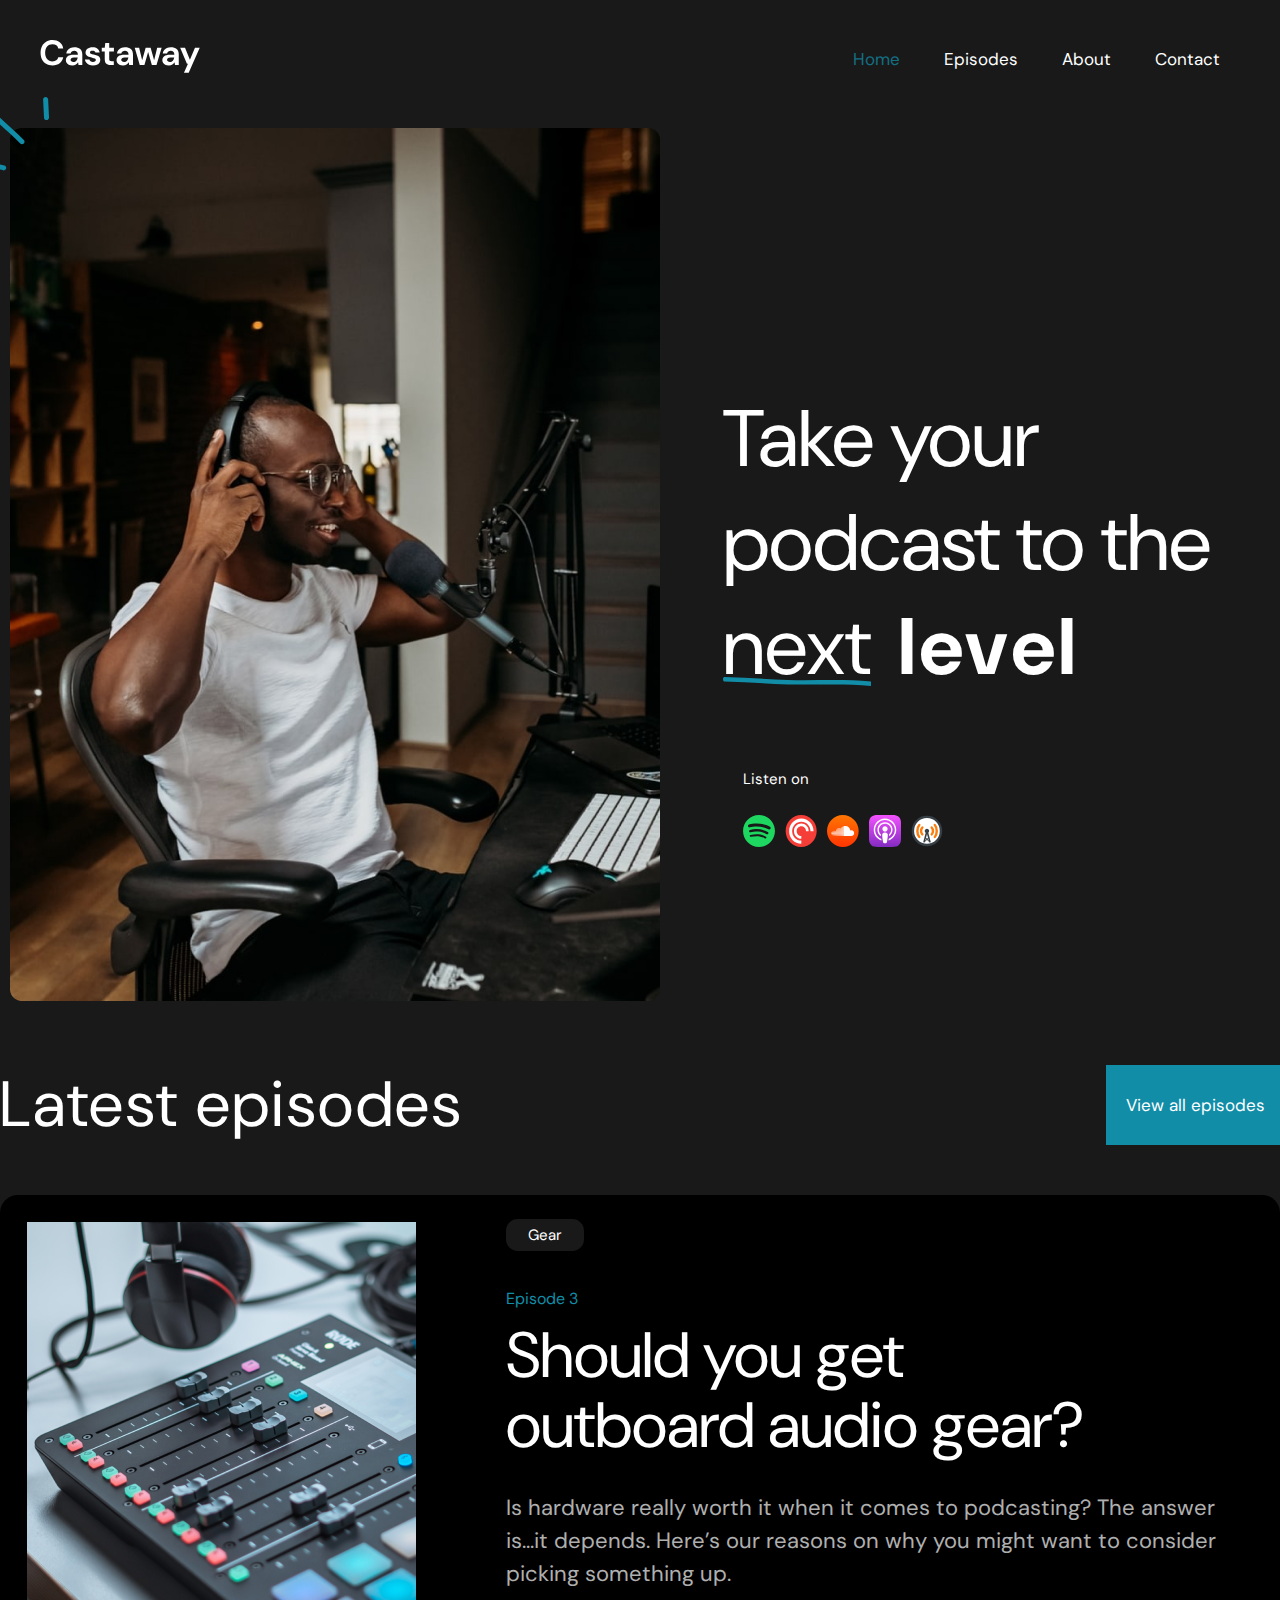
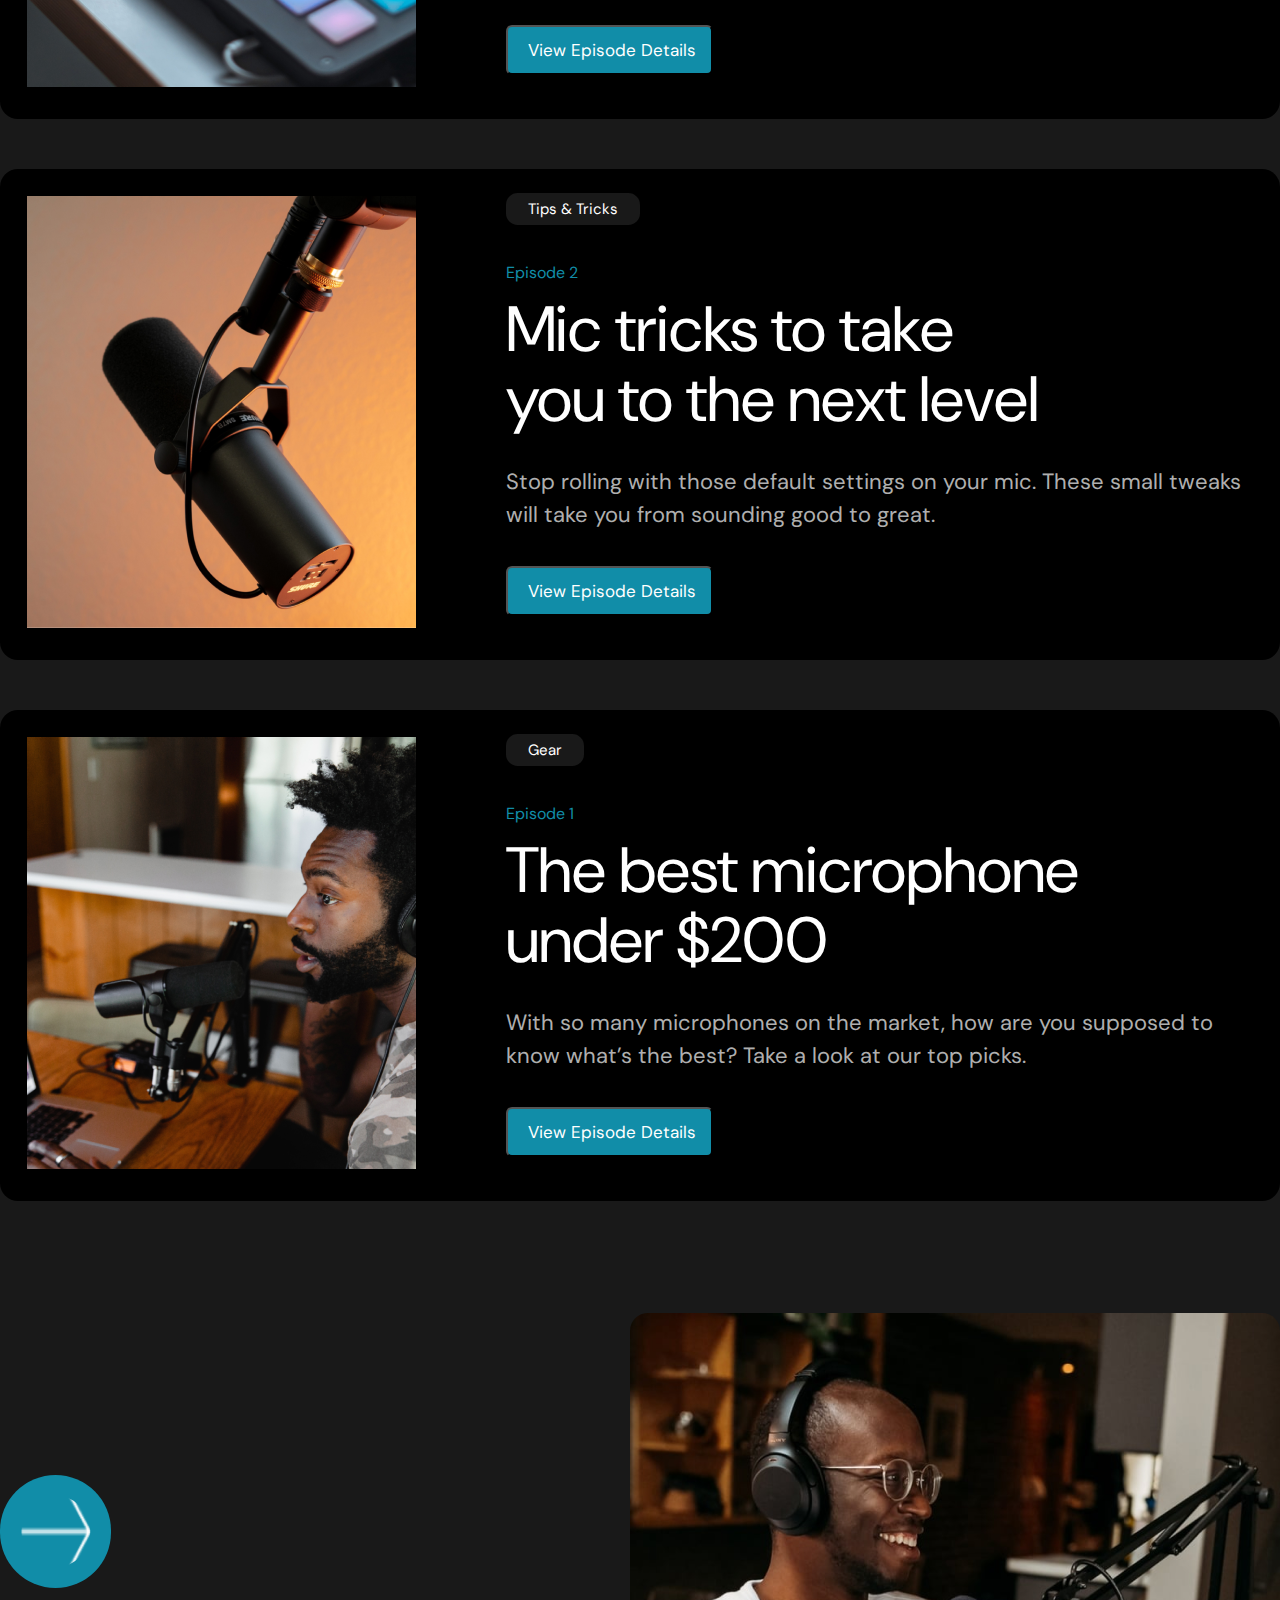
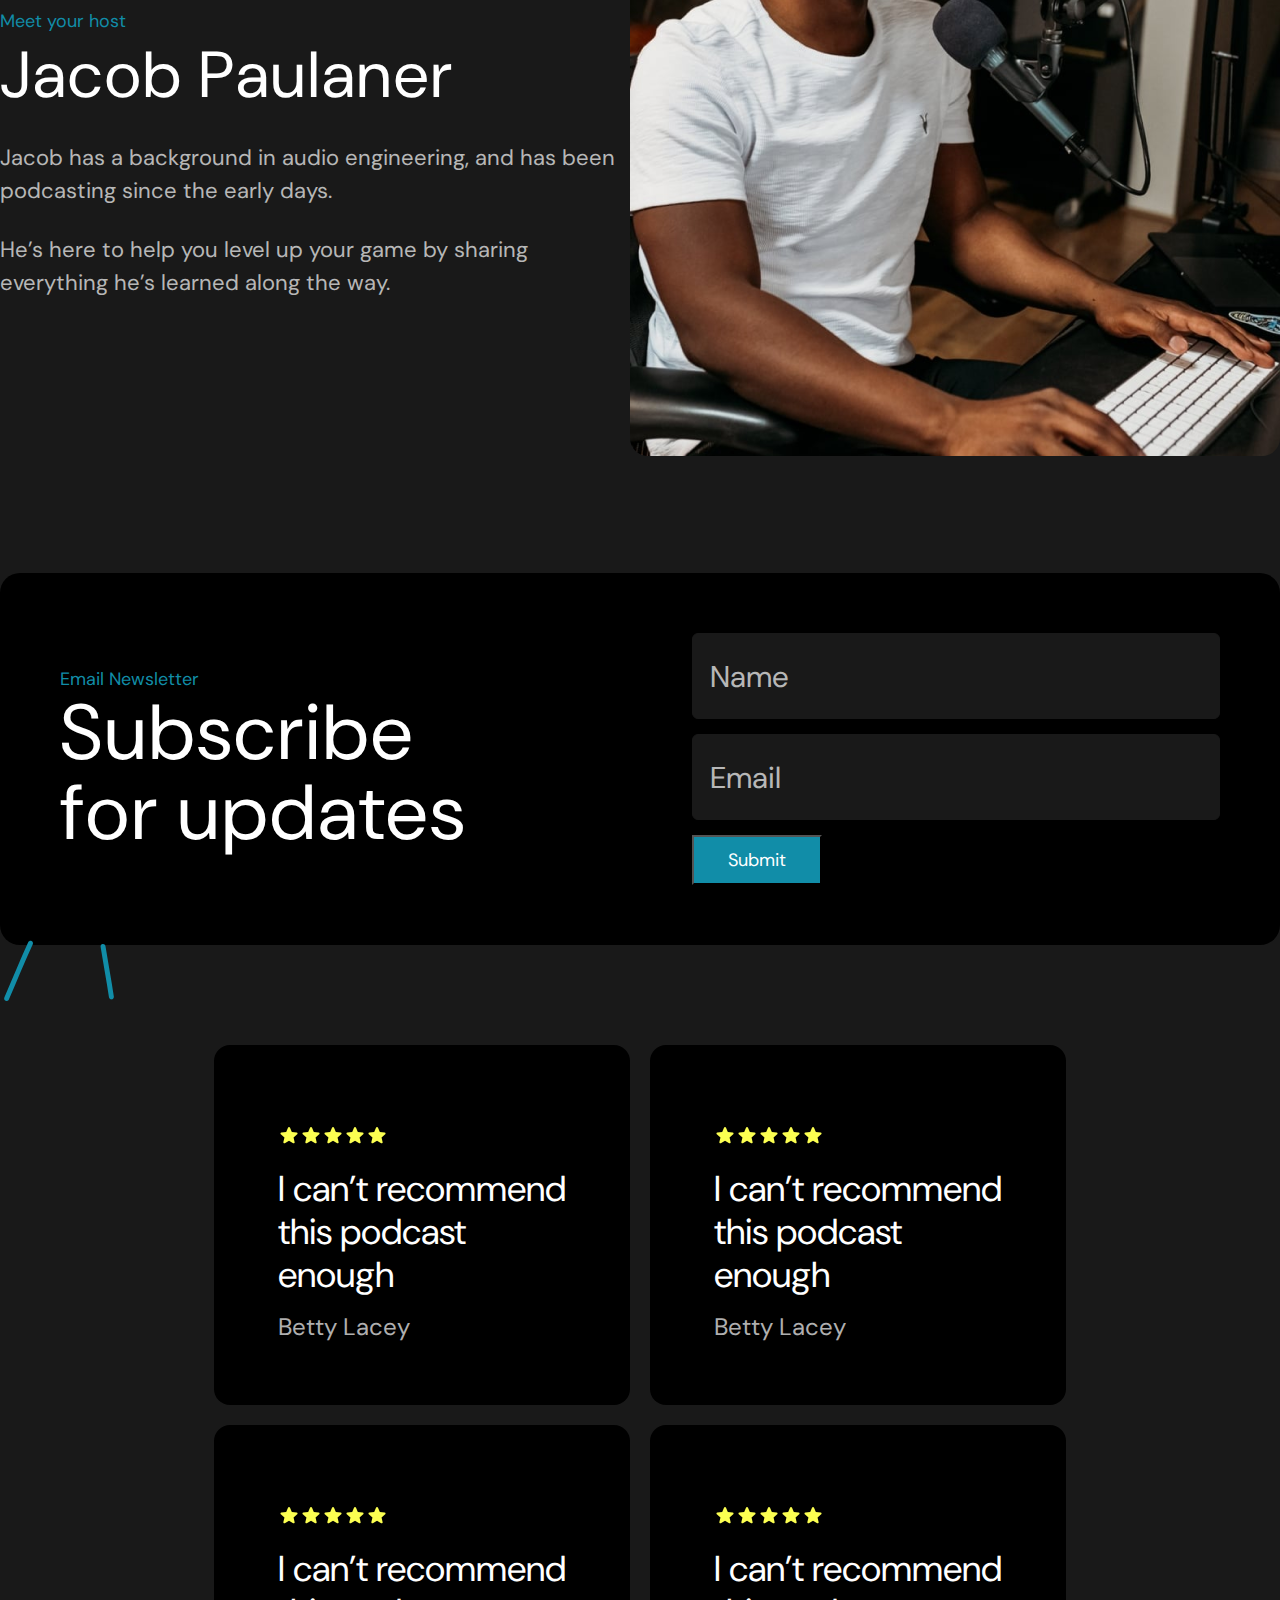
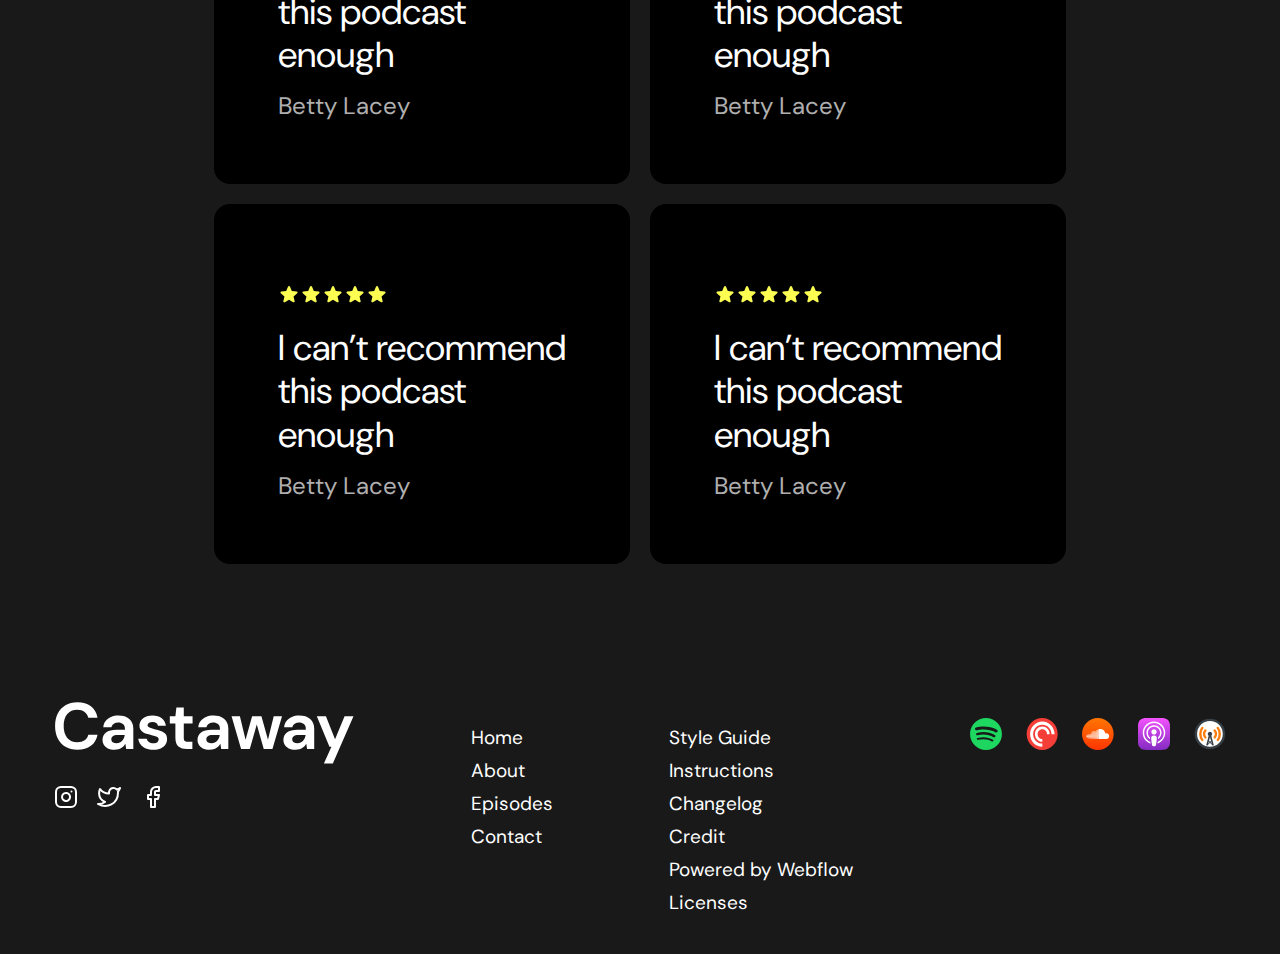
==== commit ab45dfc1: "completed layout. transition to adaptive" ====
--- a/index.html
+++ b/index.html
@@ -204,6 +204,233 @@
           </div>
         </div>
       </section>
+      <!-- section body pages five -->
+      <section class="list-example color">
+        <div class="list-example-body">
+          <div class="list-example-row">
+            <ul class="list-list-example">
+              <!-- star svg -->
+              <li class="list-example--1">
+                <img src="/svg/star.svg" alt="#" />
+              </li>
+              <li class="list-example--2">
+                <img src="/svg/star.svg" alt="#" />
+              </li>
+              <li class="list-example--3">
+                <img src="/svg/star.svg" alt="#" />
+              </li>
+              <li class="list-example--4">
+                <img src="/svg/star.svg" alt="#" />
+              </li>
+              <li class="list-example--5">
+                <img src="/svg/star.svg" alt="#" />
+              </li>
+            </ul>
+          </div>
+          <!-- list example #TITLE -->
+          <div class="list-example-title">
+            I can’t recommend<br />
+            this podcast<br />
+            enough
+          </div>
+          <div class="list-example-subtitle">Betty Lacey</div>
+        </div>
+        <div class="list-example-body">
+          <div class="list-example-row">
+            <ul class="list-list-example">
+              <!-- star svg -->
+              <li class="list-example--1">
+                <img src="/svg/star.svg" alt="#" />
+              </li>
+              <li class="list-example--2">
+                <img src="/svg/star.svg" alt="#" />
+              </li>
+              <li class="list-example--3">
+                <img src="/svg/star.svg" alt="#" />
+              </li>
+              <li class="list-example--4">
+                <img src="/svg/star.svg" alt="#" />
+              </li>
+              <li class="list-example--5">
+                <img src="/svg/star.svg" alt="#" />
+              </li>
+            </ul>
+          </div>
+          <!-- list example #TITLE -->
+          <div class="list-example-title">
+            I can’t recommend<br />
+            this podcast<br />
+            enough
+          </div>
+          <div class="list-example-subtitle">Betty Lacey</div>
+        </div>
+        <div class="list-example-body">
+          <div class="list-example-row">
+            <ul class="list-list-example">
+              <!-- star svg -->
+              <li class="list-example--1">
+                <img src="/svg/star.svg" alt="#" />
+              </li>
+              <li class="list-example--2">
+                <img src="/svg/star.svg" alt="#" />
+              </li>
+              <li class="list-example--3">
+                <img src="/svg/star.svg" alt="#" />
+              </li>
+              <li class="list-example--4">
+                <img src="/svg/star.svg" alt="#" />
+              </li>
+              <li class="list-example--5">
+                <img src="/svg/star.svg" alt="#" />
+              </li>
+            </ul>
+          </div>
+          <!-- list example #TITLE -->
+          <div class="list-example-title">
+            I can’t recommend<br />
+            this podcast<br />
+            enough
+          </div>
+          <div class="list-example-subtitle">Betty Lacey</div>
+        </div>
+        <div class="list-example-body">
+          <div class="list-example-row">
+            <ul class="list-list-example">
+              <!-- star svg -->
+              <li class="list-example--1">
+                <img src="/svg/star.svg" alt="#" />
+              </li>
+              <li class="list-example--2">
+                <img src="/svg/star.svg" alt="#" />
+              </li>
+              <li class="list-example--3">
+                <img src="/svg/star.svg" alt="#" />
+              </li>
+              <li class="list-example--4">
+                <img src="/svg/star.svg" alt="#" />
+              </li>
+              <li class="list-example--5">
+                <img src="/svg/star.svg" alt="#" />
+              </li>
+            </ul>
+          </div>
+          <!-- list example #TITLE -->
+          <div class="list-example-title">
+            I can’t recommend<br />
+            this podcast<br />
+            enough
+          </div>
+          <div class="list-example-subtitle">Betty Lacey</div>
+        </div>
+        <div class="list-example-body">
+          <div class="list-example-row">
+            <ul class="list-list-example">
+              <!-- star svg -->
+              <li class="list-example--1">
+                <img src="/svg/star.svg" alt="#" />
+              </li>
+              <li class="list-example--2">
+                <img src="/svg/star.svg" alt="#" />
+              </li>
+              <li class="list-example--3">
+                <img src="/svg/star.svg" alt="#" />
+              </li>
+              <li class="list-example--4">
+                <img src="/svg/star.svg" alt="#" />
+              </li>
+              <li class="list-example--5">
+                <img src="/svg/star.svg" alt="#" />
+              </li>
+            </ul>
+          </div>
+          <!-- list example #TITLE -->
+          <div class="list-example-title">
+            I can’t recommend<br />
+            this podcast<br />
+            enough
+          </div>
+          <div class="list-example-subtitle">Betty Lacey</div>
+        </div>
+        <div class="list-example-body">
+          <div class="list-example-row">
+            <ul class="list-list-example">
+              <!-- star svg -->
+              <li class="list-example--1">
+                <img src="/svg/star.svg" alt="#" />
+              </li>
+              <li class="list-example--2">
+                <img src="/svg/star.svg" alt="#" />
+              </li>
+              <li class="list-example--3">
+                <img src="/svg/star.svg" alt="#" />
+              </li>
+              <li class="list-example--4">
+                <img src="/svg/star.svg" alt="#" />
+              </li>
+              <li class="list-example--5">
+                <img src="/svg/star.svg" alt="#" />
+              </li>
+            </ul>
+          </div>
+          <!-- list example #TITLE -->
+          <div class="list-example-title">
+            I can’t recommend<br />
+            this podcast<br />
+            enough
+          </div>
+          <div class="list-example-subtitle">Betty Lacey</div>
+        </div>
+      </section>
+      <!-- footer wrapp -->
+      <footer class="footer-body">
+        <div class="footer-body-row">
+          <div class="footer-body-information">
+            <img src="/svg/IMAGE.svg" alt="" width="300px" />
+            <ul class="footer-list-img">
+              <li class="footer-style-list-img--1">
+                <a href=""><img src="svg/instagram.svg" alt="#" /></a>
+              </li>
+              <li class="footer-style-list-img--2">
+                <a href=""><img src="svg/twitter.svg" alt="#" /></a>
+              </li>
+              <li class="footer-style-list-img--3">
+                <a href=""><img src="svg/facebook.svg" alt="#" /></a>
+              </li>
+            </ul>
+          </div>
+          <ul class="footer-list-title-info">
+            <li><a href="#"></a>Home</li>
+            <li><a href="#"></a>About</li>
+            <li><a href="#"></a>Episodes</li>
+            <li><a href="#"></a>Contact</li>
+          </ul>
+          <ul class="footer-list-subtitle-info">
+            <li><a href="#">Style Guide</a></li>
+            <li><a href="#">Instructions</a></li>
+            <li><a href="#">Changelog</a></li>
+            <li><a href="#">Credit</a></li>
+            <li><a href="#">Powered by Webflow</a></li>
+            <li><a href="#">Licenses</a></li>
+          </ul>
+          <ul class="footer-list-app-info">
+            <li>
+              <a href="#"><img src="/svg/spotify.svg" alt="#" /></a>
+            </li>
+            <li>
+              <a href="#"><img src="/svg/redb.svg" alt="#" /></a>
+            </li>
+            <li>
+              <a href="#"><img src="/svg/soundcloud.svg" alt="#" /></a>
+            </li>
+            <li>
+              <a href="#"><img src="/svg/ont.svg" alt="#" /></a>
+            </li>
+            <li>
+              <a href="#"><img src="/svg/ont-black.svg" alt="#" /></a>
+            </li>
+          </ul>
+        </div>
+      </footer>
     </div>
     <script src="javascript/script.js"></script>
   </body>
--- a/styles/style.css
+++ b/styles/style.css
@@ -1,11 +1,9 @@
 * {
   font-family: "DM Sans", sans-serif;
-}
-
-.color {
-  color: #fff;
-}
-
+  list-style-type: none;
+  text-decoration: none;
+  color: #fff;
+}
 /* section title bar */
 .html-body {
   background: #191919;
@@ -36,8 +34,6 @@
 }
 
 /* section body pages one */
-.container {
-}
 
 .container-row {
   color: #fff;
@@ -57,6 +53,10 @@
   flex-shrink: 0;
   position: relative;
 }
+.color {
+  color: #fff;
+}
+
 .container-star-img {
   position: absolute;
   top: -31px;
@@ -347,3 +347,103 @@
   color: white;
   font-size: 18px;
 }
+/* ---------------------------------------- */
+
+.list-example {
+  display: flex;
+  flex-wrap: wrap;
+  align-items: center;
+  justify-content: center;
+  padding: 0;
+  margin: 0;
+}
+
+.list-example-body {
+  background-color: #000;
+  max-width: 350px;
+  padding: 4rem;
+  margin: 10px;
+  border-radius: 16px;
+  -webkit-border-radius: 16px;
+  -moz-border-radius: 16px;
+  -ms-border-radius: 16px;
+  -o-border-radius: 16px;
+}
+
+/* ul */
+.list-list-example {
+  list-style-type: none;
+  display: flex;
+  margin-left: 0;
+  padding-left: 0;
+}
+.list-list-example li {
+  padding: 2px;
+}
+.list-example--1 {
+  background-repeat: no-repeat;
+}
+
+.list-example--2 {
+  background-repeat: no-repeat;
+}
+
+.list-example--3 {
+  background-repeat: no-repeat;
+}
+
+.list-example--4 {
+  background-repeat: no-repeat;
+}
+
+.list-example--5 {
+  background-repeat: no-repeat;
+}
+
+/* title */
+.list-example-title {
+  font-size: 36px;
+  line-height: 43.2px;
+}
+
+.list-example-subtitle {
+  margin-top: 15px;
+  color: rgba(255, 255, 255, 0.7);
+  font-size: 24px;
+  line-height: 29px;
+}
+/* Footer body */
+
+.footer-body {
+  margin-top: 7rem;
+  padding: 1rem;
+}
+
+.footer-body-row {
+  display: flex;
+  justify-content: space-around;
+}
+
+.footer-body-information {
+}
+
+.footer-list-img {
+  display: flex;
+  padding-left: 0;
+  margin-left: 0;
+  gap: 1.2em;
+}
+
+.footer-list-title-info {
+  line-height: 33px;
+  font-size: 19px;
+}
+
+.footer-list-subtitle-info {
+  line-height: 33px;
+  font-size: 19px;
+}
+.footer-list-app-info {
+  display: flex;
+  gap: 1.5rem;
+}
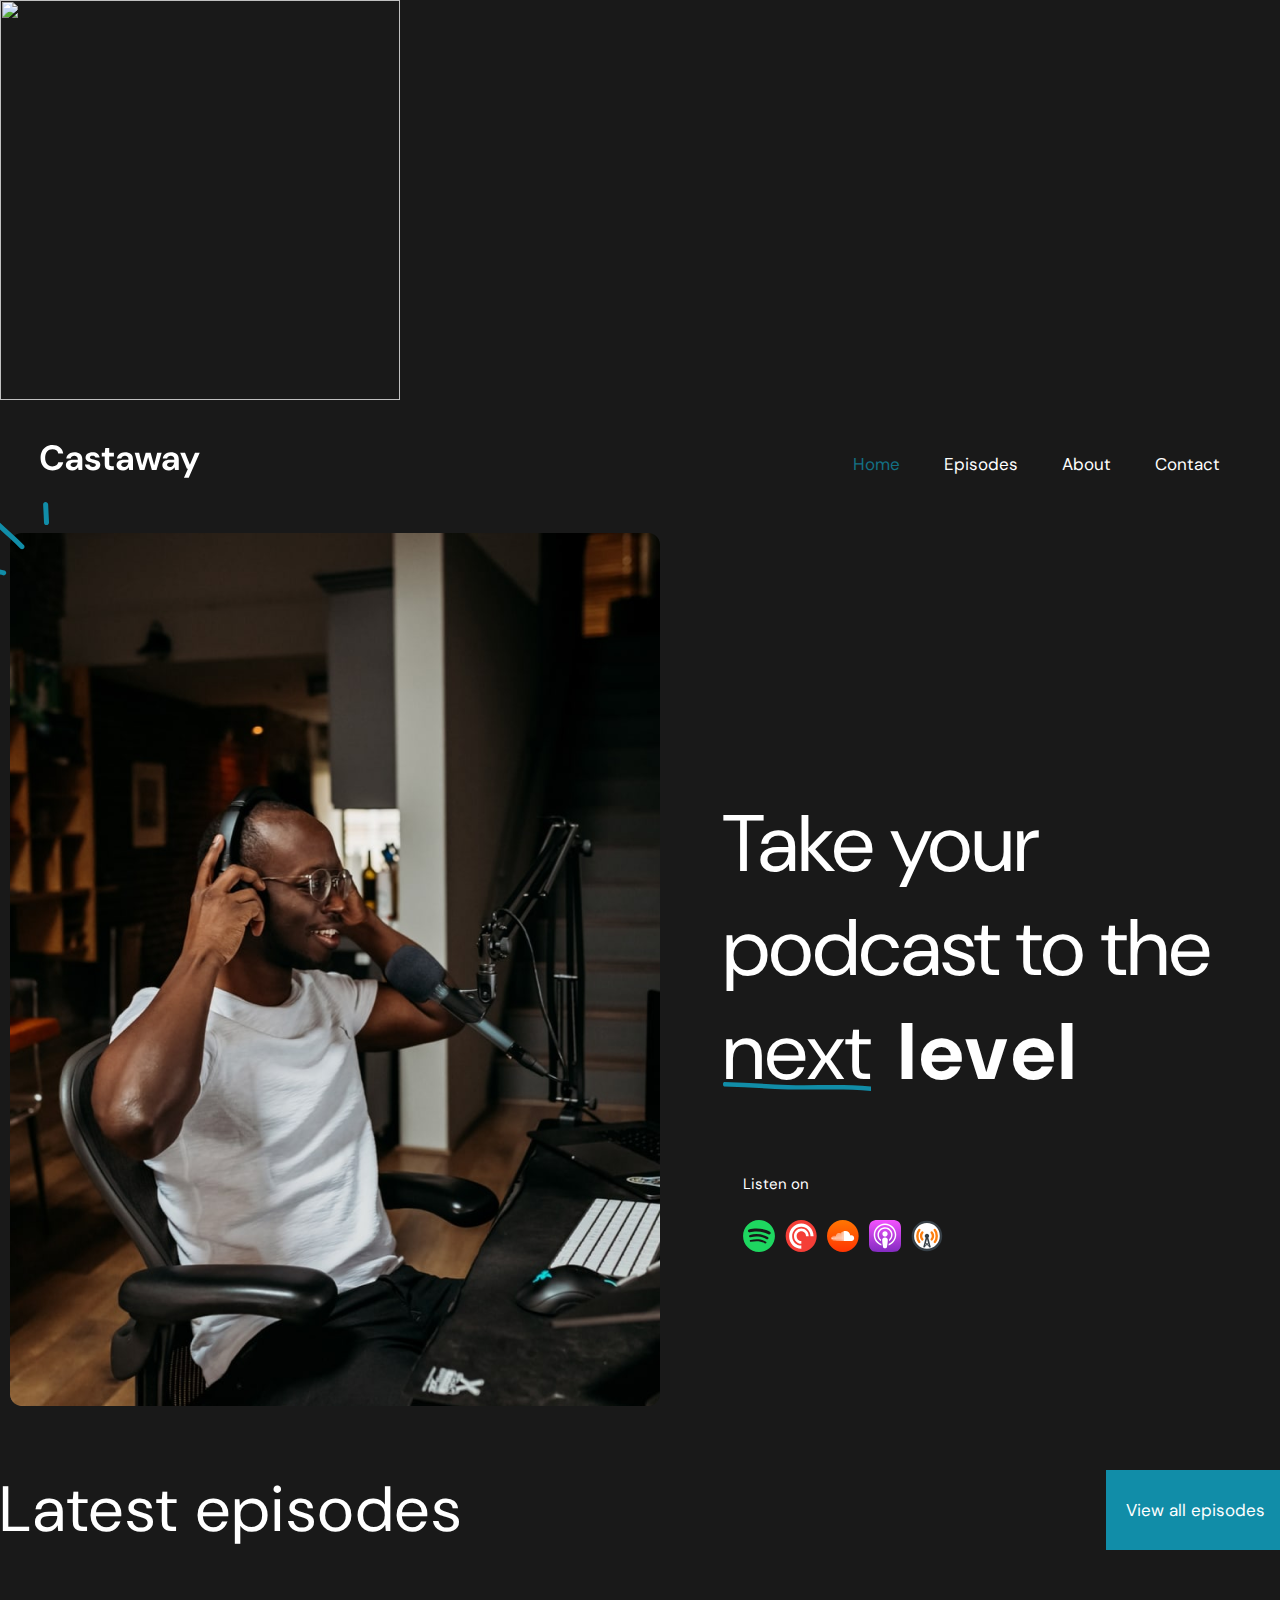
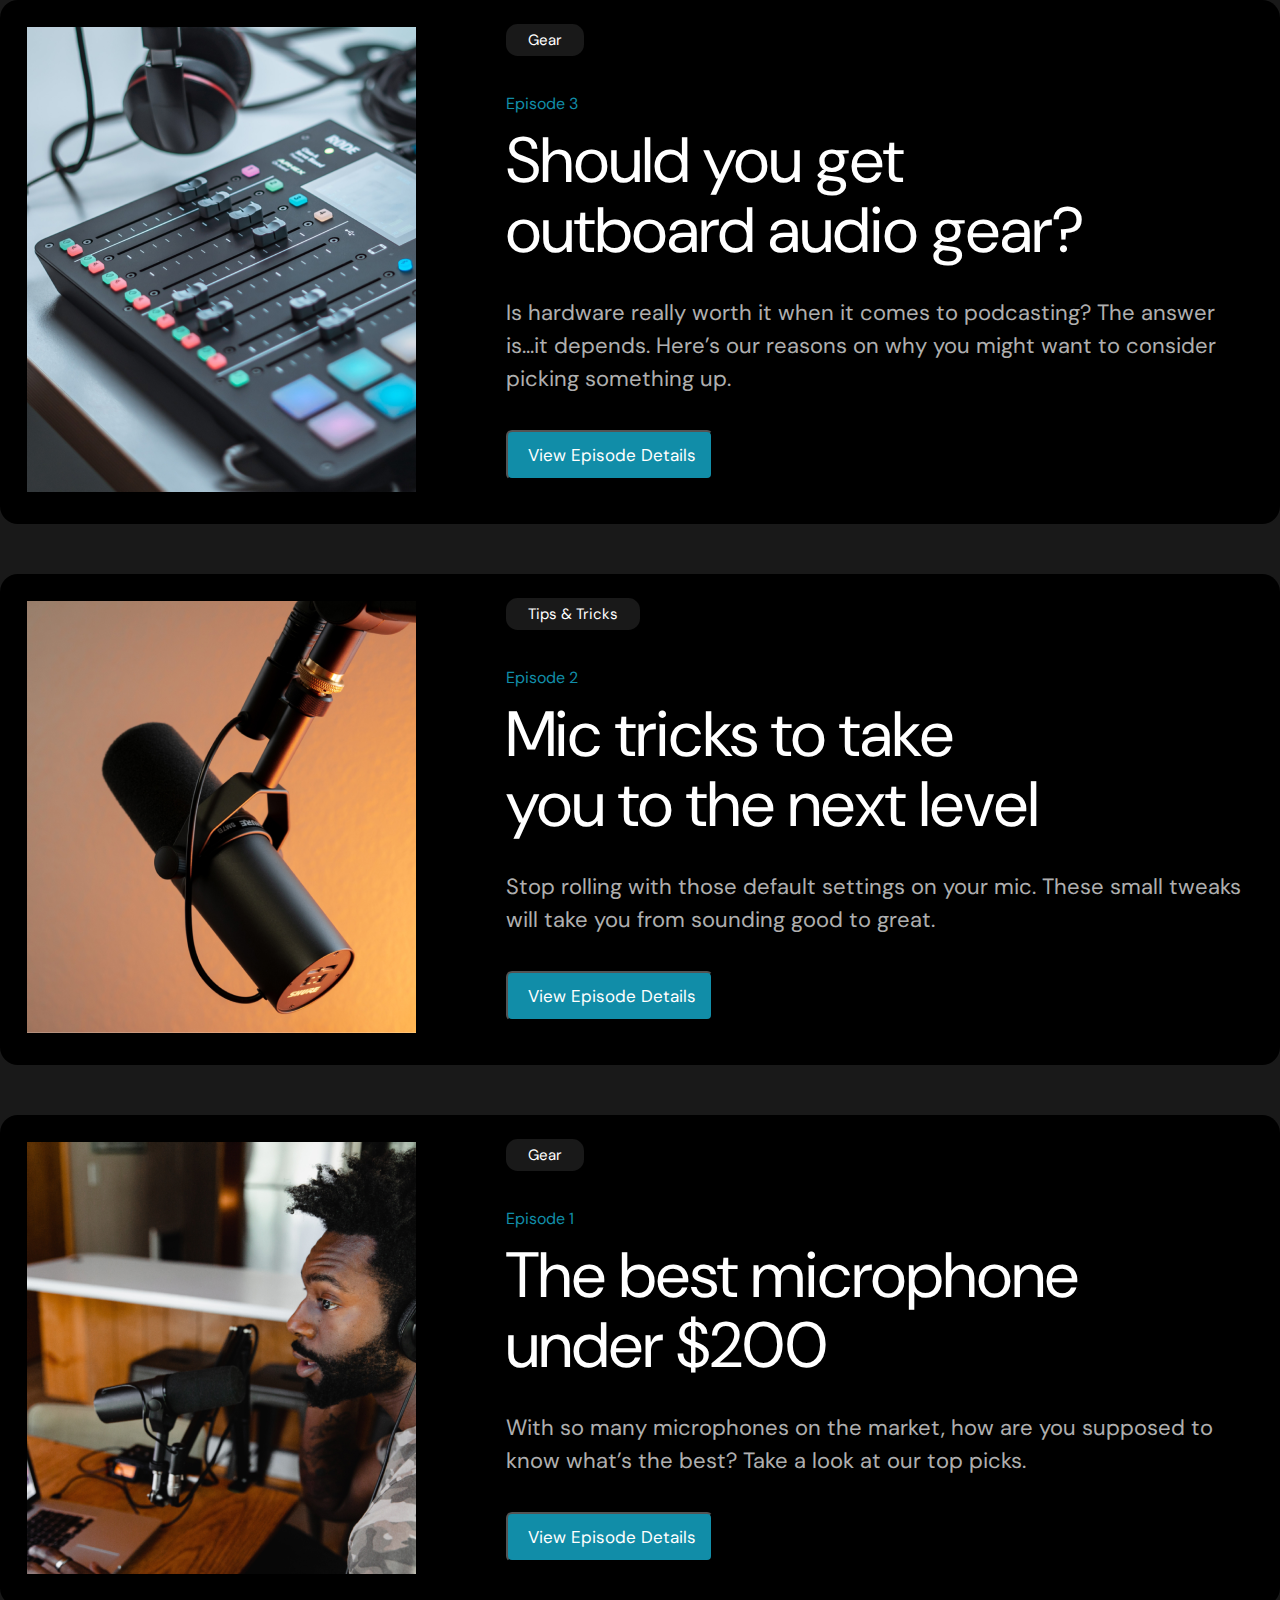
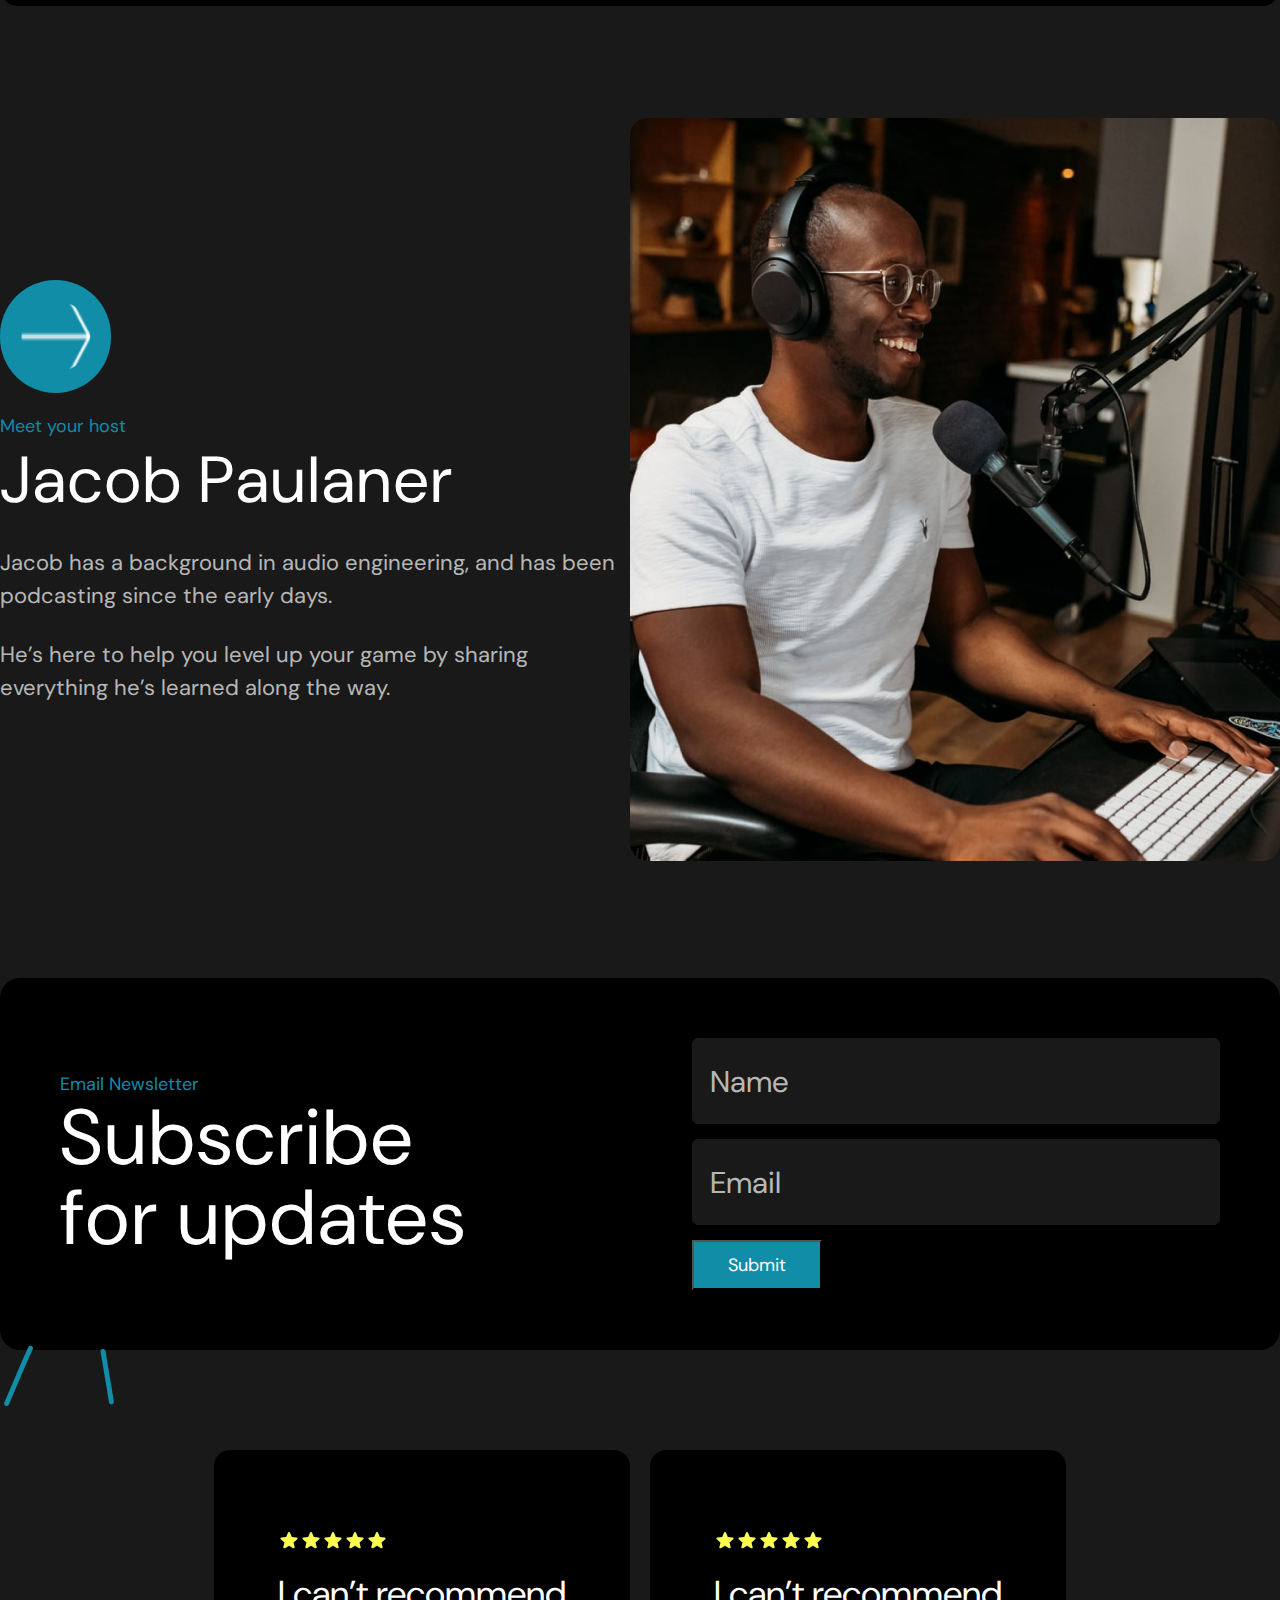
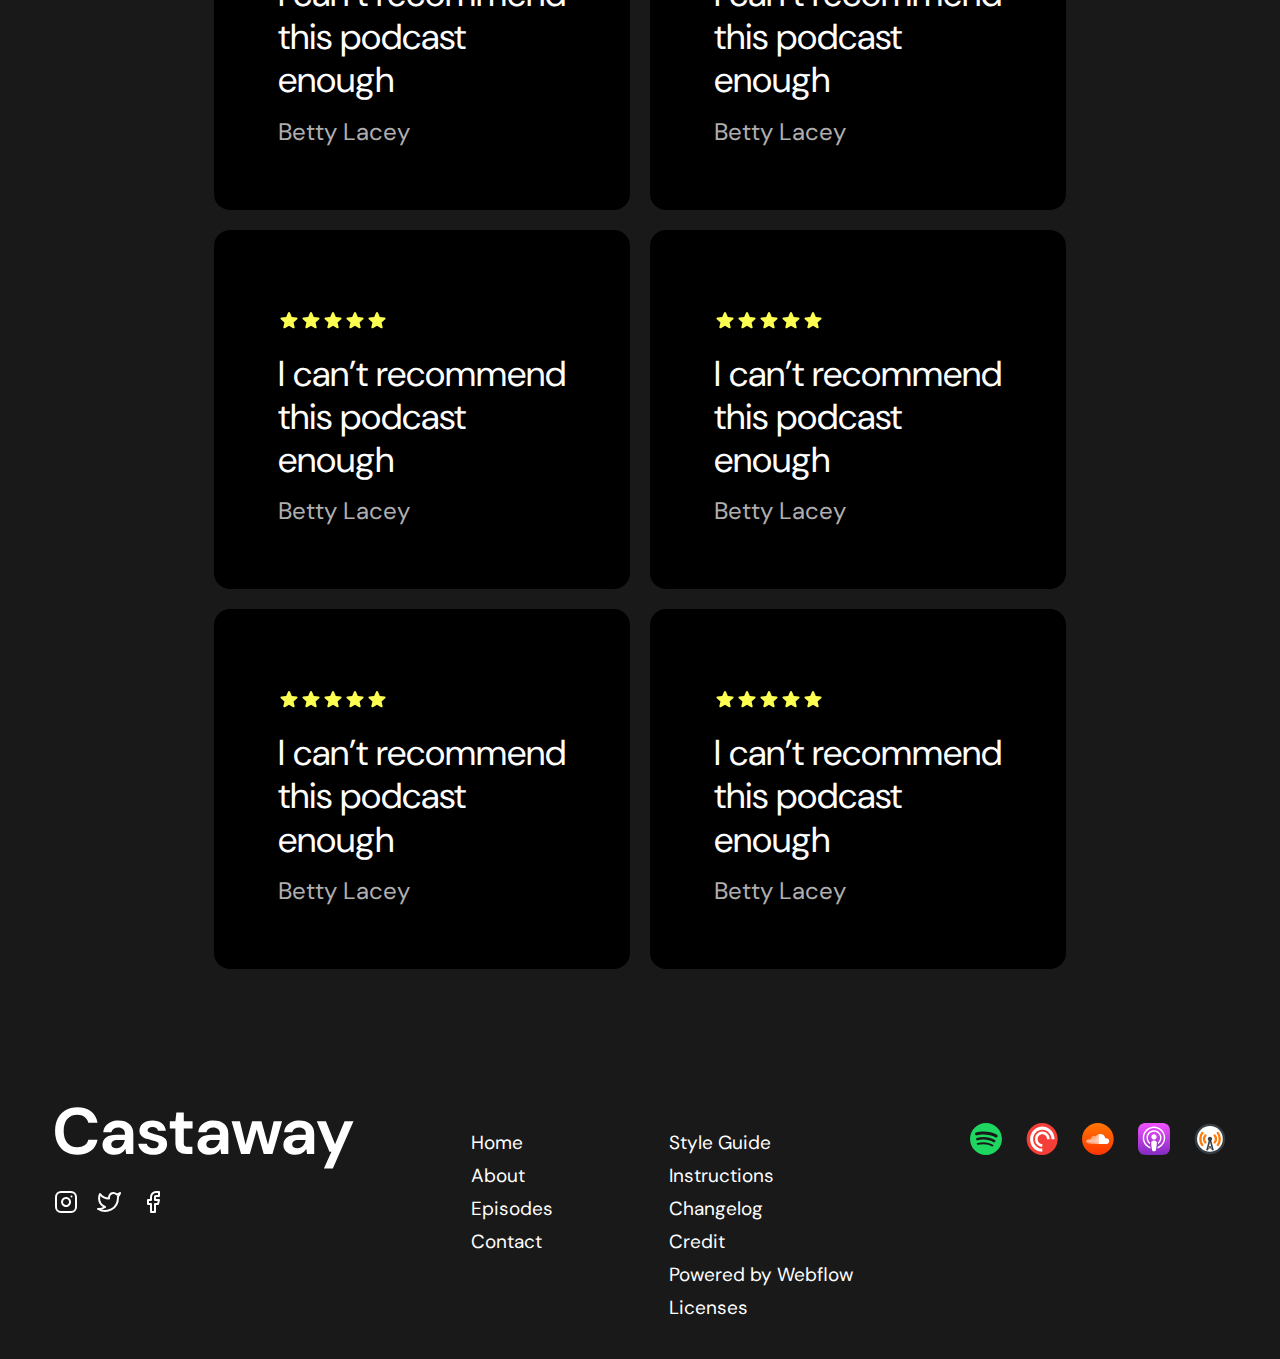
==== commit 45d62911: "push index" ====
--- a/index.html
+++ b/index.html
@@ -14,6 +14,12 @@
       rel="stylesheet"
     />
   </head>
+
+  <img
+    style="text-align: right; width: 400px; height: 400px"
+    src="https://i.pinimg.com/originals/81/17/8b/81178b47a8598f0c81c4799f2cdd4057.gif"
+    alt=""
+  />
   <body class="html-body">
     <div class="wrapper">
       <!-- section title -->
